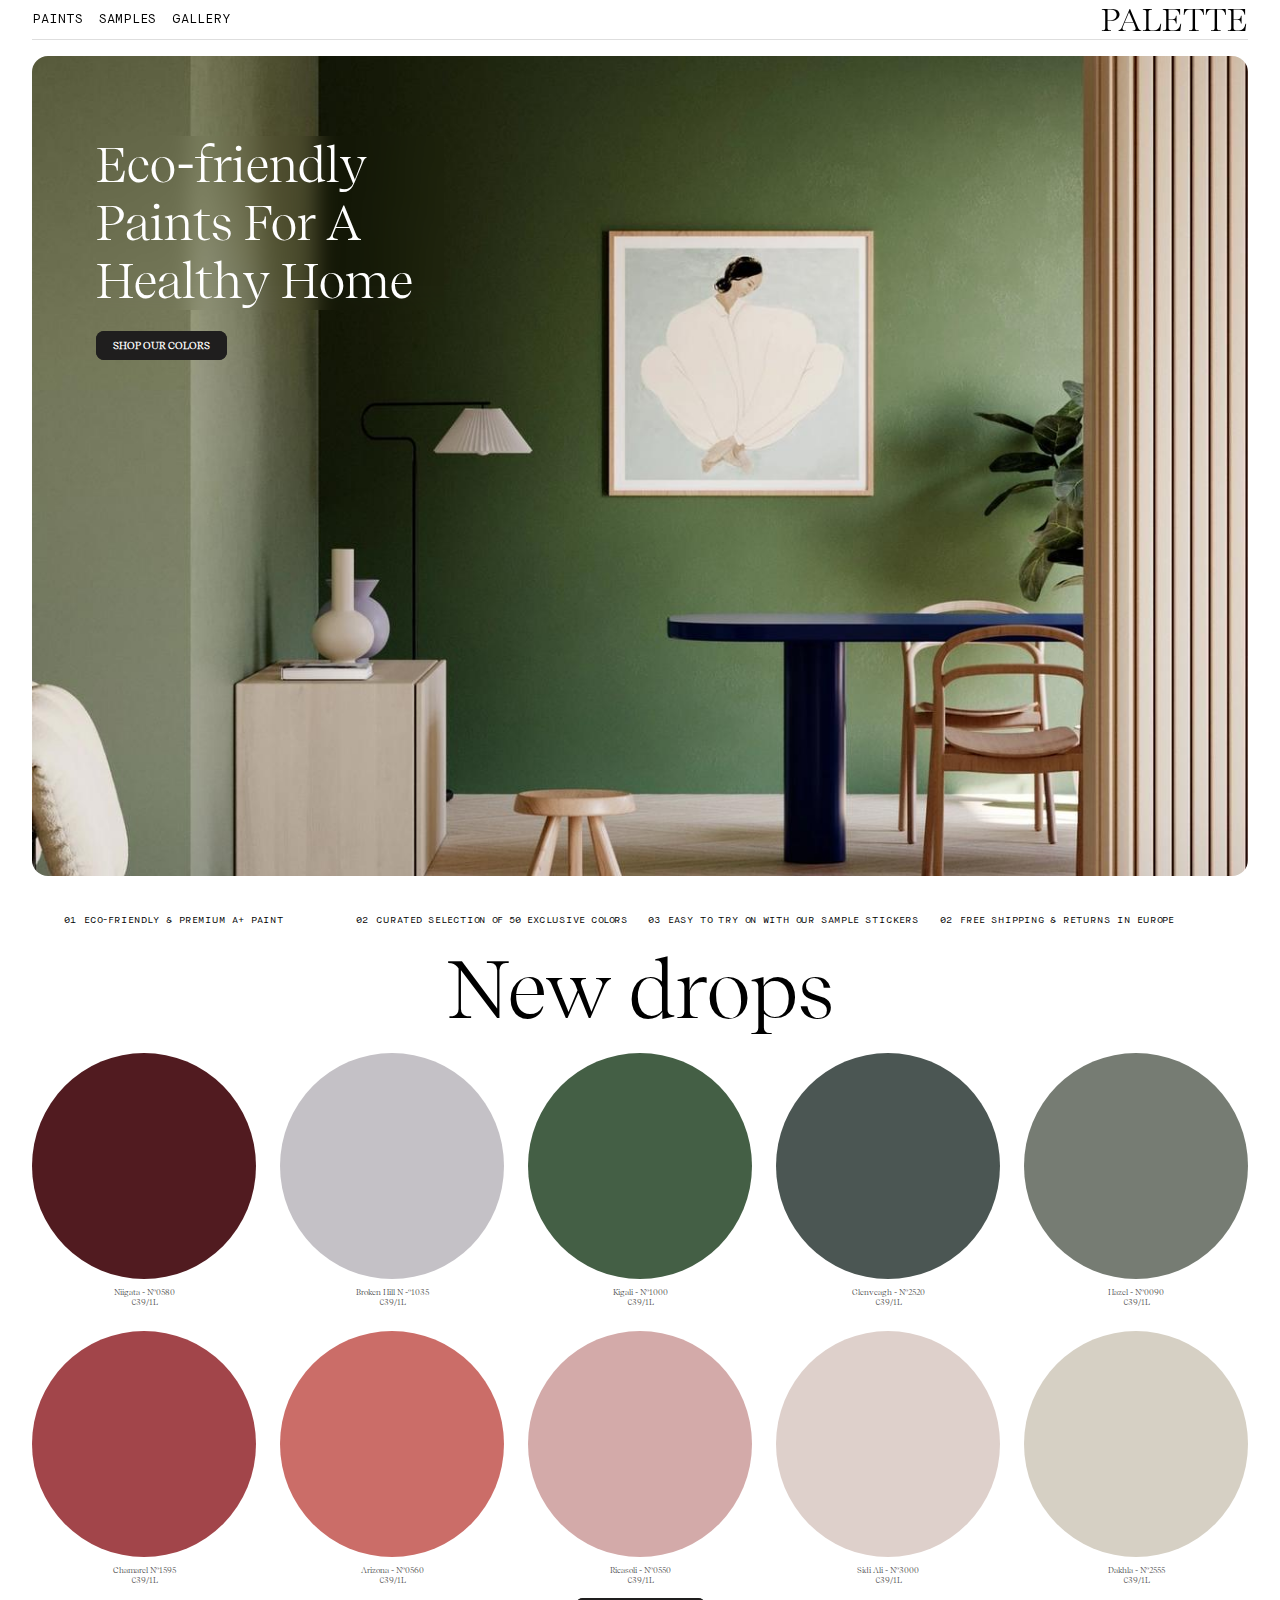
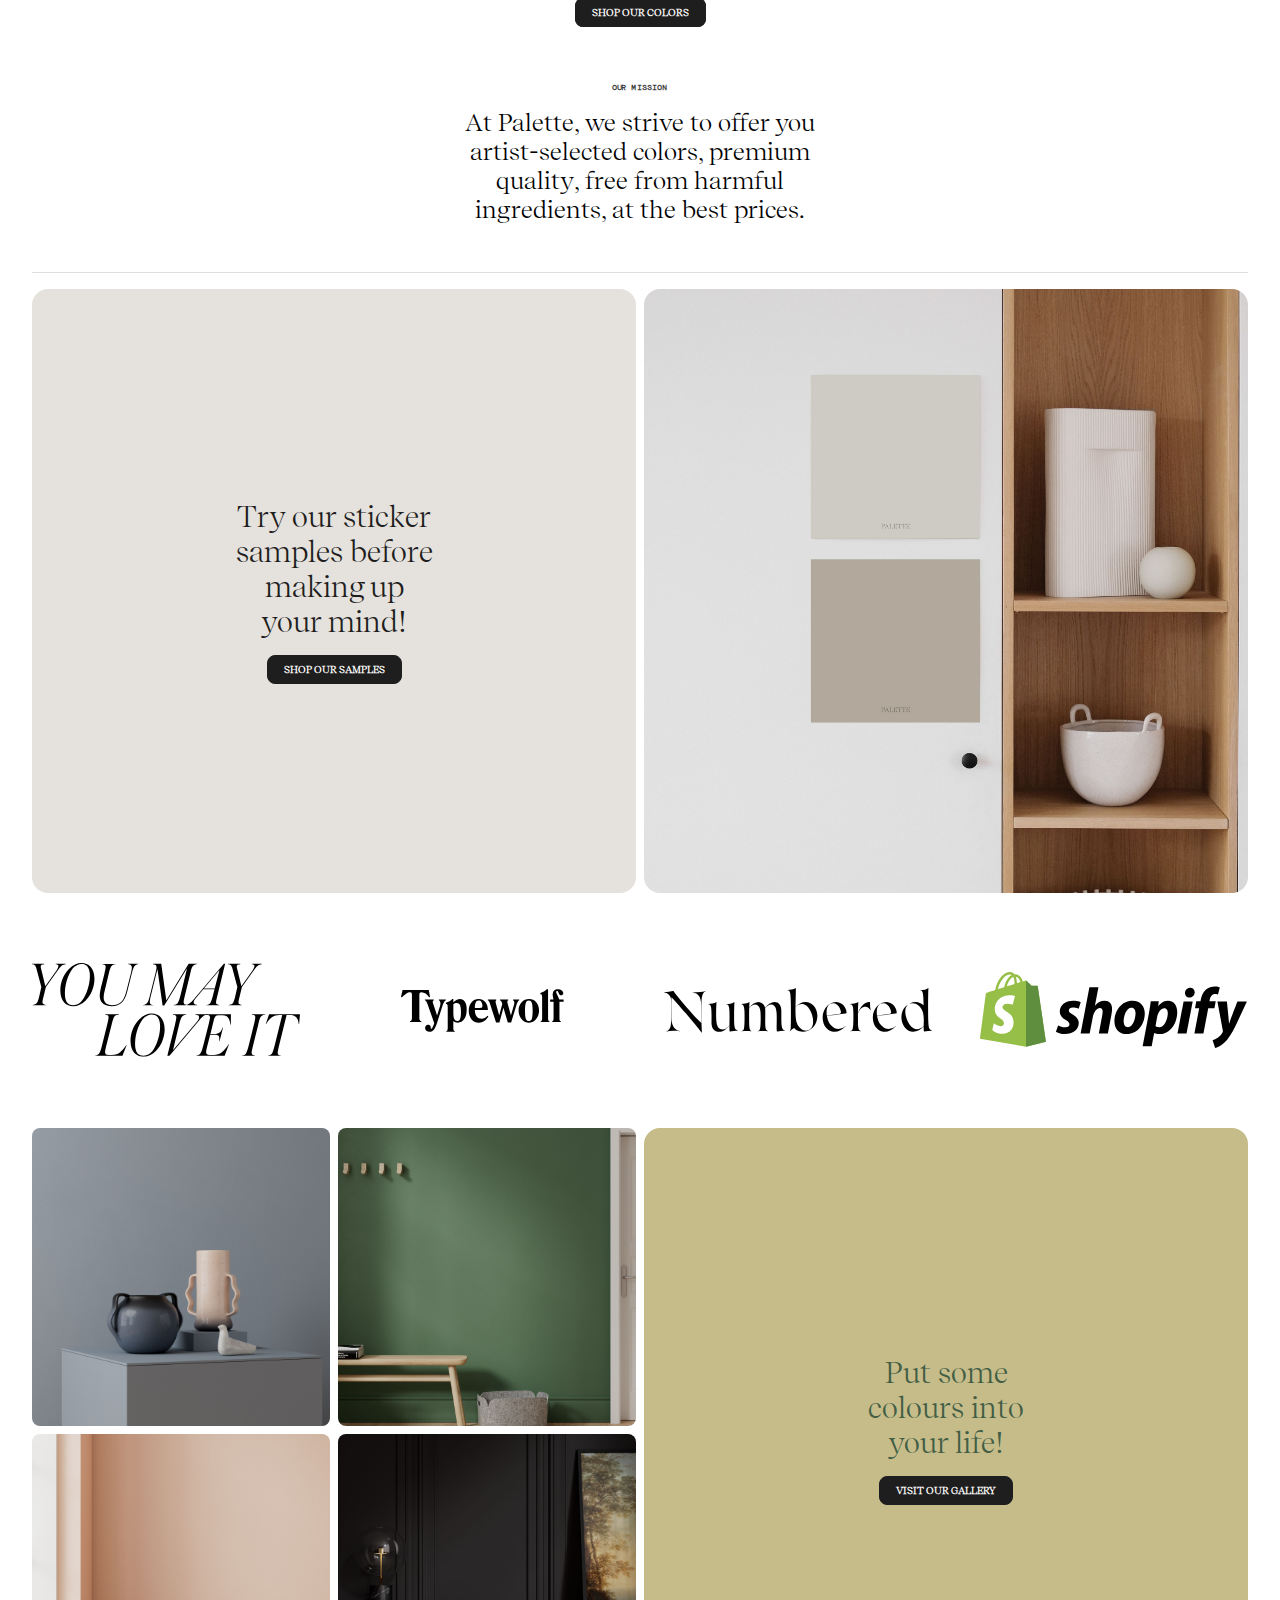
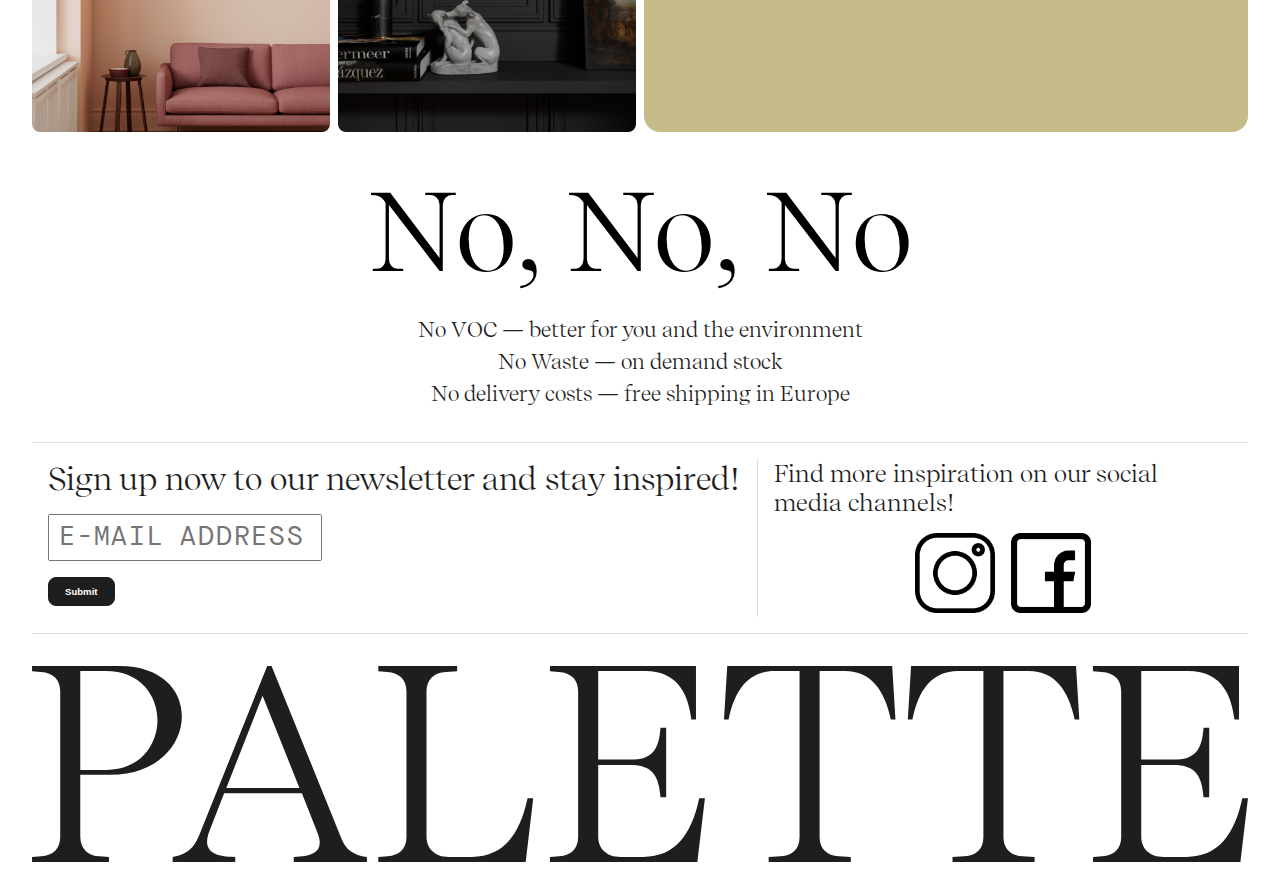
==== index.html @ 14dbb13e "added the newsletter form and social media links" ====
<!DOCTYPE html>
<html lang="en">
	<head>
		<meta charset="UTF-8" />
		<meta http-equiv="X-UA-Compatible" content="IE=edge" />
		<meta name="viewport" content="width=device-width, initial-scale=1.0" />
		<title>Palette</title>
		<link rel="stylesheet" href="style.css" />
		<link
			rel="shortcut icon"
			href="/images/paints/chamarel.png"
			type="image/x-icon"
		/>
	</head>
	<body>
		<header class="header">
			<nav class="nav-bar">
				<ul class="nav-bar-list">
					<li class="nav-bar-item">
						<a href="#" class="nav-bar-link">PAINTS</a>
					</li>
					<li class="nav-bar-item">
						<a href="#" class="nav-bar-link">SAMPLES</a>
					</li>
					<li class="nav-bar-item">
						<a href="#" class="nav-bar-link">GALLERY</a>
					</li>
				</ul>
			</nav>
			<a href="#" class="logo-link"><h1 class="logo">PALETTE</h1></a>
		</header>
		<section class="background">
			<h2 class="background-headline">
				Eco-friendly Paints For A Healthy Home
			</h2>
			<a class="background-link cta" href="#">SHOP OUR COLORS</a>
		</section>
		<section class="reasons">
			<div class="reason">
				<span class="reason-number">01</span>
				<span class="reason-info"> ECO-FRIENDLY & PREMIUM A+ PAINT </span>
			</div>
			<div class="reason">
				<span class="reason-number">02</span>
				<span class="reason-info">
					CURATED SELECTION OF 50 EXCLUSIVE COLORS
				</span>
			</div>
			<div class="reason">
				<span class="reason-number">03</span>
				<span class="reason-info">
					EASY TO TRY ON WITH OUR SAMPLE STICKERS
				</span>
			</div>
			<div class="reason">
				<span class="reason-number">02</span>
				<span class="reason-info"> FREE SHIPPING & RETURNS IN EUROPE </span>
			</div>
		</section>
		<section class="paints">
			<h2 class="paints-title">New drops</h2>
			<main class="paints-content">
				<ul class="paints-list">
					<li class="paint">
						<a href="#" class="paint-link">
							<div class="paint-circle niigata">
								<img src="/images/paints/niigata.jpeg" alt="niigata paint" />
							</div>
							<div class="paint-info">Niigata - N°0580</div>
							<div class="paint-price">€39/1L</div>
						</a>
					</li>
					<li class="paint">
						<a href="#" class="paint-link">
							<div class="paint-circle broken-hill">
								<img
									src="/images/paints/broken-hill.png"
									alt="broken hill paint"
								/>
							</div>
							<div class="paint-info">Broken Hill N -°1035</div>
							<div class="paint-price">€39/1L</div>
						</a>
					</li>
					<li class="paint">
						<a href="#" class="paint-link">
							<div class="paint-circle kigali">
								<img src="/images/paints/kigali.png" alt="kigali paint" />
							</div>
							<div class="paint-info">Kigali - N°1000</div>
							<div class="paint-price">€39/1L</div>
						</a>
					</li>
					<li class="paint">
						<a href="#" class="paint-link">
							<div class="paint-circle glenveagh">
								<img src="/images/paints/glenveagh.png" alt="glenveagh paint" />
							</div>
							<div class="paint-info">Glenveagh - N°2520</div>
							<div class="paint-price">€39/1L</div>
						</a>
					</li>
					<li class="paint">
						<a href="#" class="paint-link">
							<div class="paint-circle hazel">
								<img src="/images/paints/hazel.png" alt="hazel paint" />
							</div>
							<div class="paint-info">Hazel - N°0090</div>
							<div class="paint-price">€39/1L</div>
						</a>
					</li>
					<li class="paint">
						<a href="#" class="paint-link">
							<div class="paint-circle chamarel">
								<img src="/images/paints/chamarel.png" alt="chamarel paint" />
							</div>
							<div class="paint-info">Chamarel N°1595</div>
							<div class="paint-price">€39/1L</div>
						</a>
					</li>
					<li class="paint">
						<a href="#" class="paint-link">
							<div class="paint-circle arizona">
								<img src="/images/paints/arizona.png" alt="arizona paint" />
							</div>
							<div class="paint-info">Arizona - N°0560</div>
							<div class="paint-price">€39/1L</div>
						</a>
					</li>
					<li class="paint">
						<a href="#" class="paint-link">
							<div class="paint-circle ricasoli">
								<img src="/images/paints/ricasoli.png" alt="ricasoli paint" />
							</div>
							<div class="paint-info">Ricasoli - N°0550</div>
							<div class="paint-price">€39/1L</div>
						</a>
					</li>
					<li class="paint">
						<a href="#" class="paint-link">
							<div class="paint-circle sidi-ali">
								<img src="/images/paints/sidi-ali.png" alt="sidi ali paint" />
							</div>
							<div class="paint-info">Sidi Ali - N°3000</div>
							<div class="paint-price">€39/1L</div>
						</a>
					</li>
					<li class="paint">
						<a href="#" class="paint-link">
							<div class="paint-circle dakhla">
								<img src="/images/paints/dakhla.png" alt="" />
							</div>
							<div class="paint-info">Dakhla - N°2555</div>
							<div class="paint-price">€39/1L</div>
						</a>
					</li>
				</ul>
				<div class="paints-link">
					<a class="cta" href="#">SHOP OUR COLORS</a>
				</div>
			</main>
		</section>
		<section class="mission">
			<h3 class="mission-title">OUR MISSION</h3>
			<h4 class="mission-description">
				At Palette, we strive to offer you artist-selected colors, premium
				quality, free from harmful ingredients, at the best prices.
			</h4>
		</section>
		<section class="samples">
			<div class="samples-headline">
				<h4 class="samples-headline-content">
					Try our sticker samples before making up your mind!
				</h4>
				<a class="samples-link cta" href="#">SHOP OUR SAMPLES</a>
			</div>
			<div class="samples-image"></div>
		</section>
		<section class="partners">
			<img
				class="partner"
				src="/images/you-may-love-it.svg"
				alt="you may love it icon"
			/>
			<img class="partner" src="/images/typewolf.svg" alt="typewolf icon" />
			<img class="partner" src="/images/numbered.svg" alt="numbered icon" />
			<img class="partner" src="/images/shopify.svg" alt="shopify icon" />
		</section>
		<section class="examples">
			<div class="examples-pictures">
				<div class="example"></div>
				<div class="example"></div>
				<div class="example"></div>
				<div class="example"></div>
			</div>
			<div class="examples-headline">
				<h4 class="examples-headline-content">
					Put some colours into your life!
				</h4>
				<a class="examples-link cta" href="#">VISIT OUR GALLERY</a>
			</div>
		</section>
		<section class="no">
			<h2 class="no-title">No, No, No</h2>
			<h3 class="no-description">
				No VOC — better for you and the environment
			</h3>
			<h3 class="no-description">No Waste — on demand stock</h3>
			<h3 class="no-description">
				No delivery costs — free shipping in Europe
			</h3>
		</section>
		<section class="newsletter-and-social">
			<div class="newsletter">
				<form class="newsletter-form">
					<label>
						<h4 class="newsletter-headline">
							Sign up now to our newsletter and stay inspired!
						</h4>
						<input
							type="email"
							placeholder="E-MAIL ADDRESS"
							class="newsletter-input"
							size="14"
						/>
						<button type="Submit" class="newsletter-button cta">Submit</button>
					</label>
				</form>
			</div>
			<div class="social">
				<h4 class="social-headline">
					Find more inspiration on our social media channels!
				</h4>
				<nav class="social-nav">
					<ul class="social-nav-list">
						<li class="social-nav-item">
							<a href="https://www.instagram.com/palette.eco/" target="_blank">
								<img class="social-nav-logo" src="/images/instagram.png" />
							</a>
						</li>
						<li class="social-nav-item">
							<a href="https://www.facebook.com/palette.eco/" target="_blank">
								<img class="social-nav-logo" src="/images/facebook.png" />
							</a>
						</li>
					</ul>
				</nav>
			</div>
		</section>
		<footer class="footer">
			<svg
				title="Palette"
				width="100%"
				viewBox="0 0 1320 213"
				fill="none"
				xmlns="http://www.w3.org/2000/svg"
			>
				<path
					d="M9.70374 6.39001C22.9361 7.30285 30.5815 14.6057 30.5815 27.3857V185.614C30.5815 198.394 22.9361 205.697 9.99779 206.61L0 207.219V213H83.511V207.219L73.2191 206.61C60.2808 206.001 52.3414 197.786 52.3414 184.701V118.063H84.9812C135.558 118.063 162.611 85.8086 162.611 54.4671C162.611 25.8643 139.969 0 94.979 0H0V5.78143L9.70374 6.39001ZM79.9823 5.47714C116.739 5.47714 136.146 31.3414 136.146 58.7271C136.146 85.8086 117.327 112.89 80.5704 112.89H52.3414V5.47714H79.9823Z"
					fill="#1F1E1E"
				></path>
				<path
					d="M181.784 182.876C176.491 195.96 170.022 204.176 152.673 207.219V213H220.599V207.219C200.604 207.219 190.018 202.35 190.018 190.787C190.018 187.44 190.9 183.484 192.664 178.92L208.543 138.146H292.936L309.991 181.354C311.461 185.31 312.344 188.961 312.344 192.004C312.344 202.35 303.228 207.219 284.115 207.219V213H363.509V207.219C348.806 205.697 340.573 199.003 336.162 188.049L260.002 0H255.297L181.784 182.876ZM210.895 132.364L250.299 32.2543L290.29 132.364H210.895Z"
					fill="#1F1E1E"
				></path>
				<path
					d="M385.597 6.39001C398.83 7.30285 406.475 14.6057 406.475 27.3857V185.614C406.475 198.394 398.83 205.697 385.891 206.61L375.893 207.219V213H535.858L544.092 143.623H537.916C529.389 183.789 511.158 207.219 477.342 207.219H452.347C437.645 207.219 428.235 198.394 428.235 185.006V27.3857C428.235 14.6057 436.174 6.99857 449.407 6.39001L461.463 5.78143V0H375.893V5.78143L385.597 6.39001Z"
					fill="#1F1E1E"
				></path>
				<path
					d="M571.965 6.39001C585.197 7.30285 592.842 14.6057 592.842 27.3857V185.614C592.842 198.394 585.197 205.697 572.259 206.61L562.261 207.219V213H722.225L730.459 143.623H724.284C715.756 183.789 697.525 207.219 663.709 207.219H638.715C624.012 207.219 614.602 198.394 614.602 185.006V107.413H649.594C672.825 107.413 680.47 118.367 682.234 142.406H688.409V66.9429H682.234C680.47 91.59 672.825 101.631 649.594 101.631H614.602V5.47714H666.061C697.819 5.47714 711.934 26.4729 715.756 58.1186H720.755V0H562.261V5.78143L571.965 6.39001Z"
					fill="#1F1E1E"
				></path>
				<path
					d="M751.178 58.1186H756.177C762.646 26.4729 777.055 5.47714 805.872 5.47714H833.219V185.614C833.219 198.394 825.573 206.001 812.635 206.61L799.697 207.219V213H888.795V207.219L875.857 206.61C862.918 206.001 854.979 198.394 854.979 185.614V5.47714H882.62C910.555 5.47714 925.551 26.1686 932.315 58.1186H937.314L933.785 0H754.707L751.178 58.1186Z"
					fill="#1F1E1E"
				></path>
				<path
					d="M950.755 58.1186H955.754C962.223 26.4729 976.632 5.47714 1005.45 5.47714H1032.8V185.614C1032.8 198.394 1025.15 206.001 1012.21 206.61L999.274 207.219V213H1088.37V207.219L1075.43 206.61C1062.49 206.001 1054.56 198.394 1054.56 185.614V5.47714H1082.2C1110.13 5.47714 1125.13 26.1686 1131.89 58.1186H1136.89L1133.36 0H954.284L950.755 58.1186Z"
					fill="#1F1E1E"
				></path>
				<path
					d="M1161.51 6.39001C1174.74 7.30285 1182.38 14.6057 1182.38 27.3857V185.614C1182.38 198.394 1174.74 205.697 1161.8 206.61L1151.8 207.219V213H1311.77L1320 143.623H1313.82C1305.3 183.789 1287.07 207.219 1253.25 207.219H1228.26C1213.55 207.219 1204.14 198.394 1204.14 185.006V107.413H1239.14C1262.37 107.413 1270.01 118.367 1271.78 142.406H1277.95V66.9429H1271.78C1270.01 91.59 1262.37 101.631 1239.14 101.631H1204.14V5.47714H1255.6C1287.36 5.47714 1301.47 26.4729 1305.3 58.1186H1310.3V0H1151.8V5.78143L1161.51 6.39001Z"
					fill="#1F1E1E"
				></path>
			</svg>
		</footer>
	</body>
</html>
---- style.css ----
@font-face {
	font-family: "Recife Display";
	src: url(/fonts/RecifeDisplay-Book.woff2);
}

@font-face {
	font-family: "Maison Neue";
	src: url(/fonts/MaisonNeue-Mono.woff2);
}
* {
	margin: 0;
	padding: 0;
	box-sizing: border-box;
	/* border: 1px solid black; */
}

body {
	font-family: "Recife Display", serif;
	margin: 0 2rem;
}

img {
	width: 100%;
}

a {
	text-decoration: none;
}

.cta {
	color: white;
	background-color: rgb(31, 30, 30);
	border: 1px solid rgb(31, 30, 30);
	font-size: 0.6rem;
	padding: 0.5rem 1rem;
	border-radius: 0.5rem;
	font-weight: 900;
}

.cta:hover,
.cta:active {
	color: rgb(31, 30, 30);
	background-color: white;
}

.header {
	display: grid;
	grid-auto-flow: column;
	justify-content: space-between;
	align-items: center;
	margin-bottom: 1rem;
	border-bottom: 1px solid rgba(92, 92, 92, 0.2);
	position: sticky;
	top: 0;
	background-color: rgba(255, 255, 255, 0.95);
	z-index: 100;
}

.header .nav-bar {
	font-family: "Maison Neue", sans-serif;
}

.header .nav-bar-list {
	list-style-type: none;
	display: grid;
	grid-auto-flow: column;
	gap: 1rem;
	font-size: 0.8rem;
}

.header .nav-bar-link,
.header .logo-link {
	color: black;
}
.header .logo {
	font-size: 2rem;
	font-weight: 400;
}

.background {
	background-image: url(/images/index-background.jpeg);
	height: calc(100vh - 5rem);
	background-position: center;
	background-size: cover;
	background-repeat: no-repeat;
	border-radius: 1rem;
	margin-bottom: 2.5rem;
	padding: 5rem 4rem;
}

.background .background-headline {
	color: white;
	width: 12ch;
	font-size: 3rem;
	font-weight: 500;
	margin-bottom: 1.5rem;
	backdrop-filter: blur(10px);
}

.reasons {
	font-family: "Maison Neue", sans-serif;
	display: grid;
	grid-template-columns: repeat(4, 1fr);
	padding: 0 2rem;
	gap: 1rem;
	margin-bottom: 1rem;
}
.reason {
	display: grid;
	grid-template-columns: auto 1fr;
	gap: 0.5rem;
	font-size: 0.6rem;
}

.paints {
	margin-bottom: 4rem;
}

.paints .paints-title {
	text-align: center;
	font-size: 5rem;
	font-weight: 500;
	margin-bottom: 1rem;
}

.paints .paints-list {
	list-style-type: none;
	display: grid;
	grid-template-columns: repeat(5, 1fr);
	gap: 1.5rem;
	margin-bottom: 1rem;
}

.paints .paints-link {
	text-align: center;
}

.paints .paint-link {
	color: rgb(60, 60, 60);
	font-size: 0.5rem;
	text-align: center;
}
.paint .paint-circle {
	aspect-ratio: 1/1;
	border-radius: 50%;
}

.paint .paint-circle.niigata {
	background-color: rgb(81, 27, 32);
}
.paint .paint-circle.broken-hill {
	background-color: rgb(196, 193, 198);
}
.paint .paint-circle.kigali {
	background-color: rgb(68, 95, 69);
}
.paint .paint-circle.glenveagh {
	background-color: rgb(75, 86, 83);
}
.paint .paint-circle.hazel {
	background-color: rgb(118, 124, 115);
}

.paint .paint-circle.chamarel {
	background-color: rgb(162, 69, 74);
}
.paint .paint-circle.arizona {
	background-color: rgb(203, 109, 104);
}
.paint .paint-circle.ricasoli {
	background-color: rgb(211, 170, 169);
}
.paint .paint-circle.sidi-ali {
	background-color: rgb(222, 208, 203);
}
.paint .paint-circle.dakhla {
	background-color: rgb(214, 208, 196);
}
.paint .paint-info {
	margin-top: 0.5rem;
}
.paint .paint-circle img {
	border-radius: 50%;
	opacity: 0%;
	transition: opacity 0.5s;
}
.paint:hover .paint-circle img,
.paint:active .paint-circle img {
	opacity: 100%;
}

.mission {
	display: grid;
	justify-items: center;
	gap: 1rem;
	border-bottom: 1px solid rgba(92, 92, 92, 0.2);
	padding-bottom: 3rem;
	margin-bottom: 1rem;
}
.mission .mission-title {
	color: rgb(60, 60, 60);
	font-family: "Maison Neue", sans-serif;
	font-size: 0.5rem;
}
.mission .mission-description {
	max-width: 30ch;
	text-align: center;
	font-size: 1.5rem;
	font-weight: 400;
}

.samples,
.examples {
	display: grid;
	grid-template-columns: 1fr 1fr;
	gap: 0.5rem;
	margin-bottom: 2rem;
}

.samples .samples-headline {
	display: grid;
	justify-items: center;
	gap: 1rem;
	aspect-ratio: 1/1;
	background-color: rgb(229, 226, 221);
	border-radius: 1rem;
}

.samples .samples-headline-content {
	align-self: flex-end;
	max-width: 12ch;
	text-align: center;
	color: #1f1e1e;
	font-size: 1.8rem;
	font-weight: 400;
}
.samples .samples-link {
	align-self: baseline;
}
.samples .samples-image {
	background-image: url(/images/index-samples-image.jpeg);
	background-position: center;
	background-size: cover;
	background-repeat: no-repeat;
	border-radius: 1rem;
}

.partners {
	display: grid;
	grid-template-columns: repeat(4, 1fr);
	align-items: center;
	gap: 3rem;
	margin-bottom: 2rem;
}

.examples .examples-pictures {
	display: grid;
	grid-template-columns: 1fr 1fr;
	gap: 0.5rem;
}

.example {
	aspect-ratio: 1/1;
	border-radius: 0.5rem;
	background-position: center;
	background-size: cover;
	background-repeat: no-repeat;
}
.example:nth-child(1) {
	background-image: url(/images/examples/example1.jpeg);
}
.example:nth-child(2) {
	background-image: url(/images/examples/example2.jpeg);
}
.example:nth-child(3) {
	background-image: url(/images/examples/example3.jpeg);
}
.example:nth-child(4) {
	background-image: url(/images/examples/example4.jpeg);
}

.examples .examples-headline {
	display: grid;
	gap: 1rem;
	justify-items: center;
	background-color: #c6bc8a;
	border-radius: 1rem;
}

.examples .examples-headline-content {
	align-self: flex-end;
	max-width: 12ch;
	color: #425e44;
	font-weight: 400;
	font-size: 1.8rem;
	text-align: center;
}
.examples .examples-link {
	align-self: baseline;
}

.no {
	margin-bottom: 2rem;
}
.no .no-title {
	text-align: center;
	font-size: 7rem;
	font-weight: 500;
	margin-bottom: 1rem;
}

.no .no-description {
	text-align: center;
	font-size: 1.3rem;
	color: rgb(31, 30, 30);
	font-weight: 400;
	line-height: 2rem;
}

.newsletter-and-social {
	display: grid;
	padding: 1rem;
	grid-template-columns: 3fr 2fr;
	border-top: 1px solid rgba(92, 92, 92, 0.2);
	border-bottom: 1px solid rgba(92, 92, 92, 0.2);
	margin-bottom: 2rem;
}

.newsletter {
	border-right: 1px solid rgba(92, 92, 92, 0.2);
}
.social {
	padding-left: 1rem;
}

.newsletter .newsletter-headline {
	color: rgb(31, 30, 30);
	font-size: 2rem;
	font-weight: 400;
	margin-bottom: 1rem;
}
.newsletter .newsletter-input {
	font-family: "Maison Neue", sans-serif;
	padding: 0.5rem;
	font-size: 1.7rem;
	display: block;
	margin-bottom: 1rem;
}

.social .social-headline {
	color: rgb(31, 30, 30);
	font-size: 1.5rem;
	font-weight: 400;
	margin-bottom: 1rem;
}

.social .social-nav-list {
	list-style-type: none;
	display: grid;
	justify-content: center;
	grid-template-columns: 5rem 5rem;
	gap: 1rem;
}
.footer {
	margin-bottom: 1rem;
}
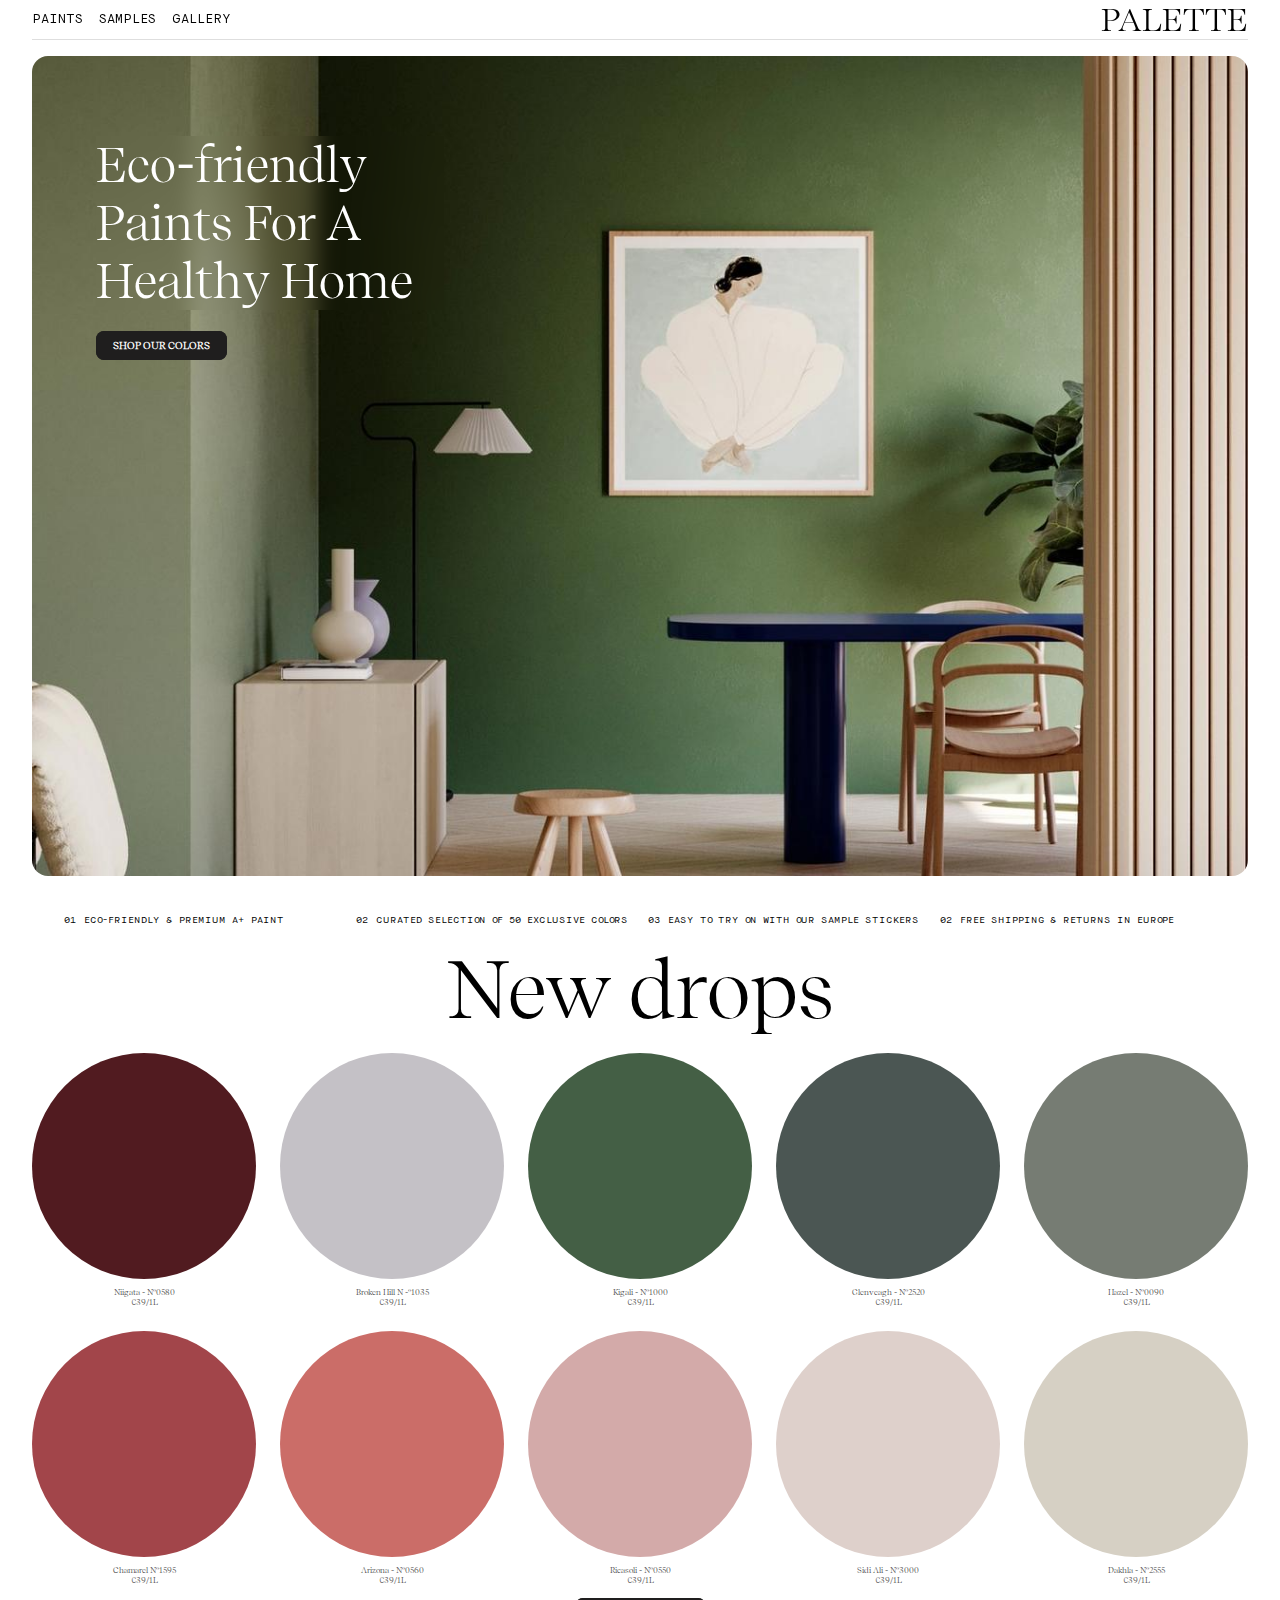
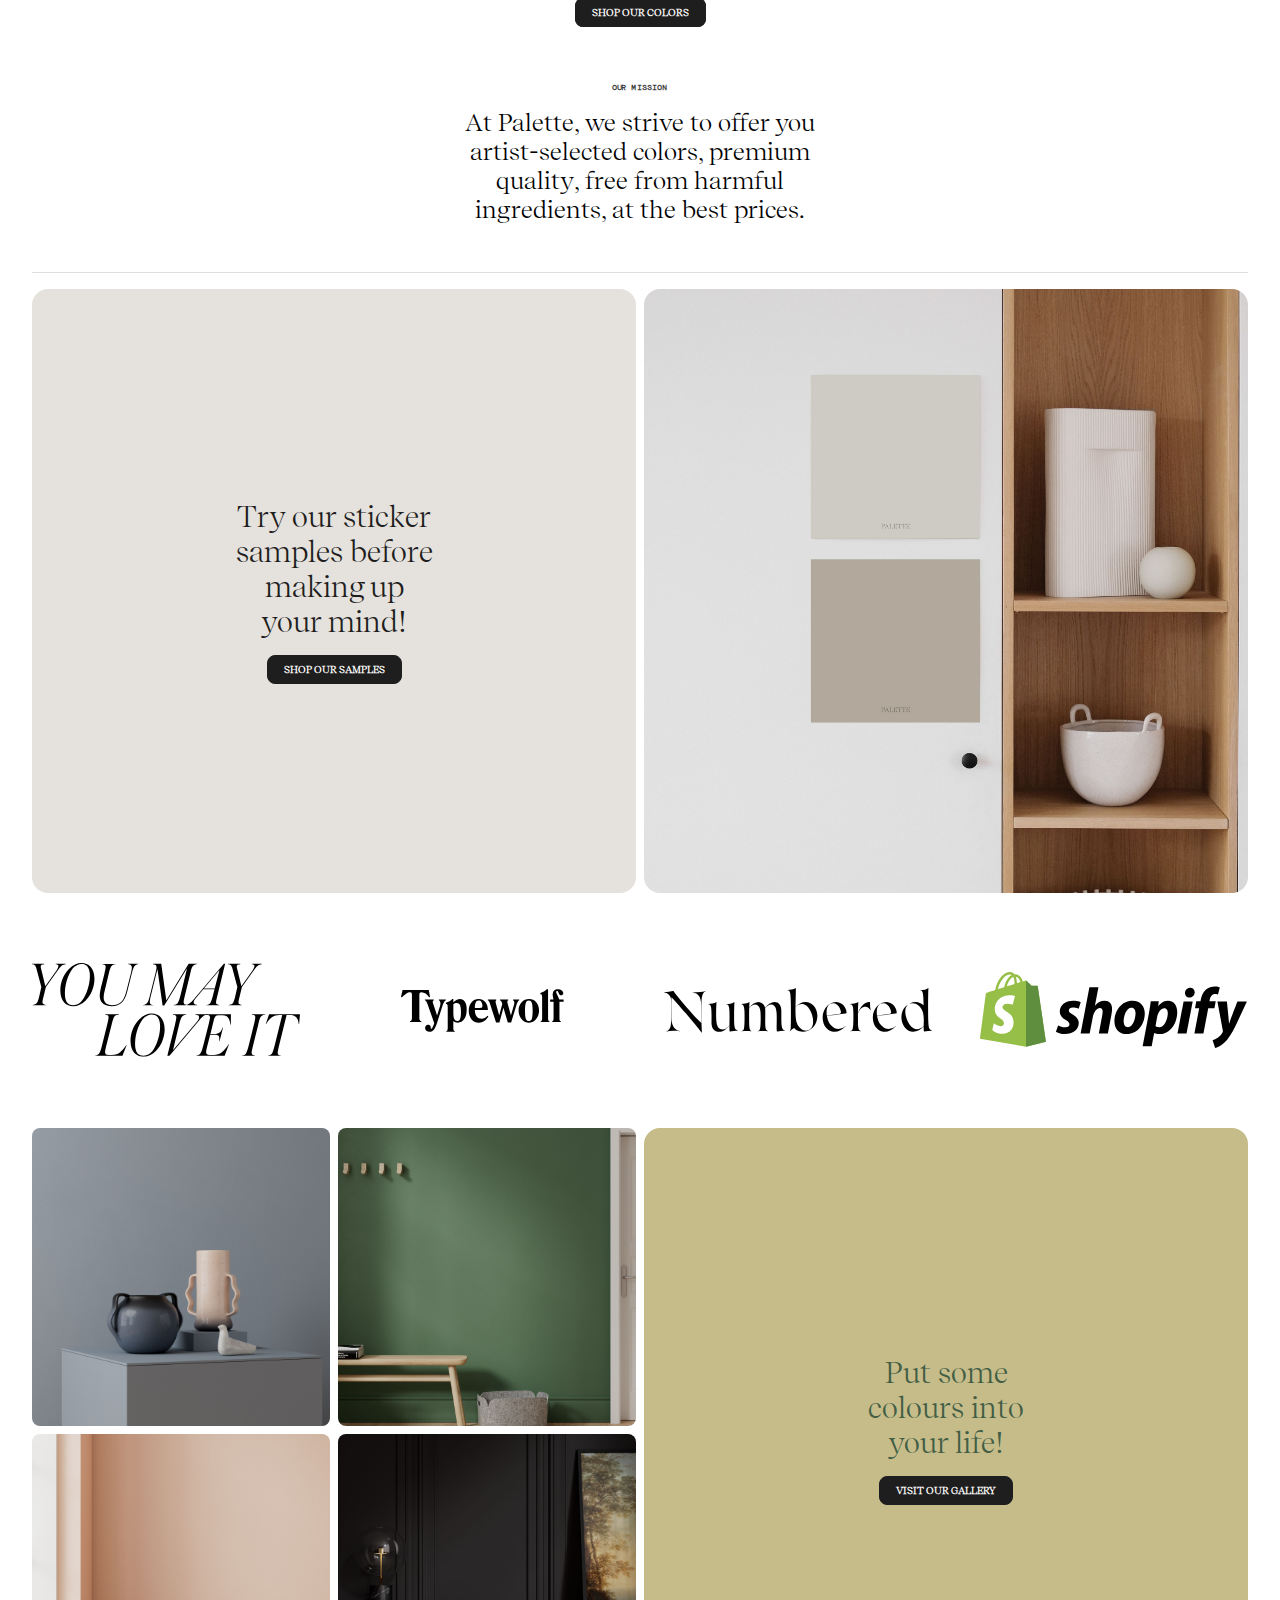
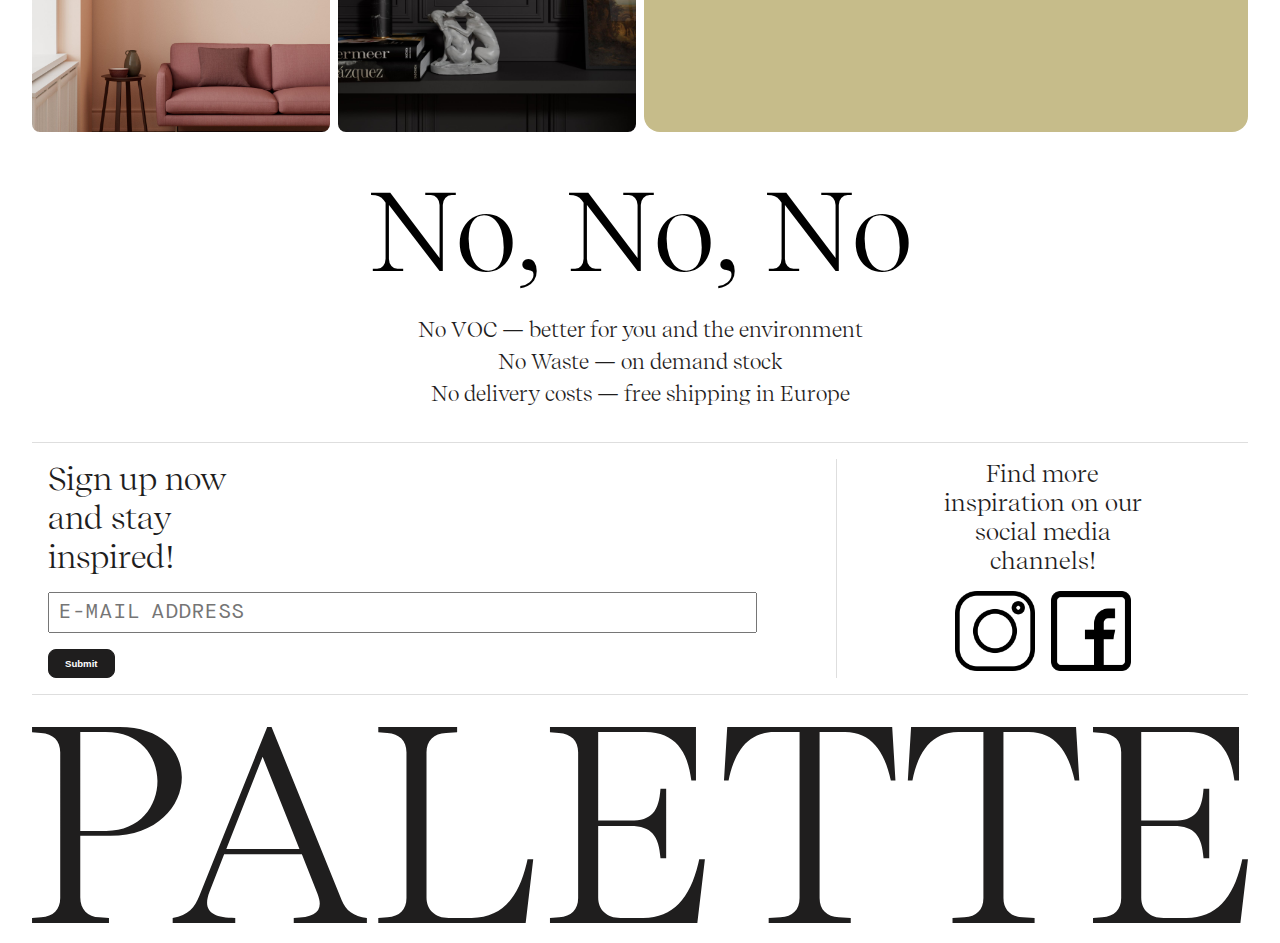
==== commit 3bda7339: "addedn the paints pag" ====
--- a/index.html
+++ b/index.html
@@ -17,7 +17,7 @@
 			<nav class="nav-bar">
 				<ul class="nav-bar-list">
 					<li class="nav-bar-item">
-						<a href="#" class="nav-bar-link">PAINTS</a>
+						<a href="/paints/paints.html" class="nav-bar-link">PAINTS</a>
 					</li>
 					<li class="nav-bar-item">
 						<a href="#" class="nav-bar-link">SAMPLES</a>
@@ -27,13 +27,15 @@
 					</li>
 				</ul>
 			</nav>
-			<a href="#" class="logo-link"><h1 class="logo">PALETTE</h1></a>
+			<a href="/index.html" class="logo-link"><h1 class="logo">PALETTE</h1></a>
 		</header>
 		<section class="background">
 			<h2 class="background-headline">
 				Eco-friendly Paints For A Healthy Home
 			</h2>
-			<a class="background-link cta" href="#">SHOP OUR COLORS</a>
+			<a class="background-link cta" href="/paints/paints.html"
+				>SHOP OUR COLORS</a
+			>
 		</section>
 		<section class="reasons">
 			<div class="reason">
@@ -148,7 +150,7 @@
 					<li class="paint">
 						<a href="#" class="paint-link">
 							<div class="paint-circle dakhla">
-								<img src="/images/paints/dakhla.png" alt="" />
+								<img src="/images/paints/dakhla.png" alt="dakhla paint" />
 							</div>
 							<div class="paint-info">Dakhla - N°2555</div>
 							<div class="paint-price">€39/1L</div>
@@ -214,9 +216,7 @@
 			<div class="newsletter">
 				<form class="newsletter-form">
 					<label>
-						<h4 class="newsletter-headline">
-							Sign up now to our newsletter and stay inspired!
-						</h4>
+						<h4 class="newsletter-headline">Sign up now and stay inspired!</h4>
 						<input
 							type="email"
 							placeholder="E-MAIL ADDRESS"
--- a/style.css
+++ b/style.css
@@ -320,7 +320,7 @@
 .newsletter-and-social {
 	display: grid;
 	padding: 1rem;
-	grid-template-columns: 3fr 2fr;
+	grid-template-columns: 2fr 1fr;
 	border-top: 1px solid rgba(92, 92, 92, 0.2);
 	border-bottom: 1px solid rgba(92, 92, 92, 0.2);
 	margin-bottom: 2rem;
@@ -331,9 +331,11 @@
 }
 .social {
 	padding-left: 1rem;
+	justify-self: center;
 }
 
 .newsletter .newsletter-headline {
+	width: 12ch;
 	color: rgb(31, 30, 30);
 	font-size: 2rem;
 	font-weight: 400;
@@ -341,13 +343,16 @@
 }
 .newsletter .newsletter-input {
 	font-family: "Maison Neue", sans-serif;
+	width: 90%;
 	padding: 0.5rem;
-	font-size: 1.7rem;
+	font-size: 1.3rem;
 	display: block;
 	margin-bottom: 1rem;
 }
 
 .social .social-headline {
+	text-align: center;
+	width: 15ch;
 	color: rgb(31, 30, 30);
 	font-size: 1.5rem;
 	font-weight: 400;
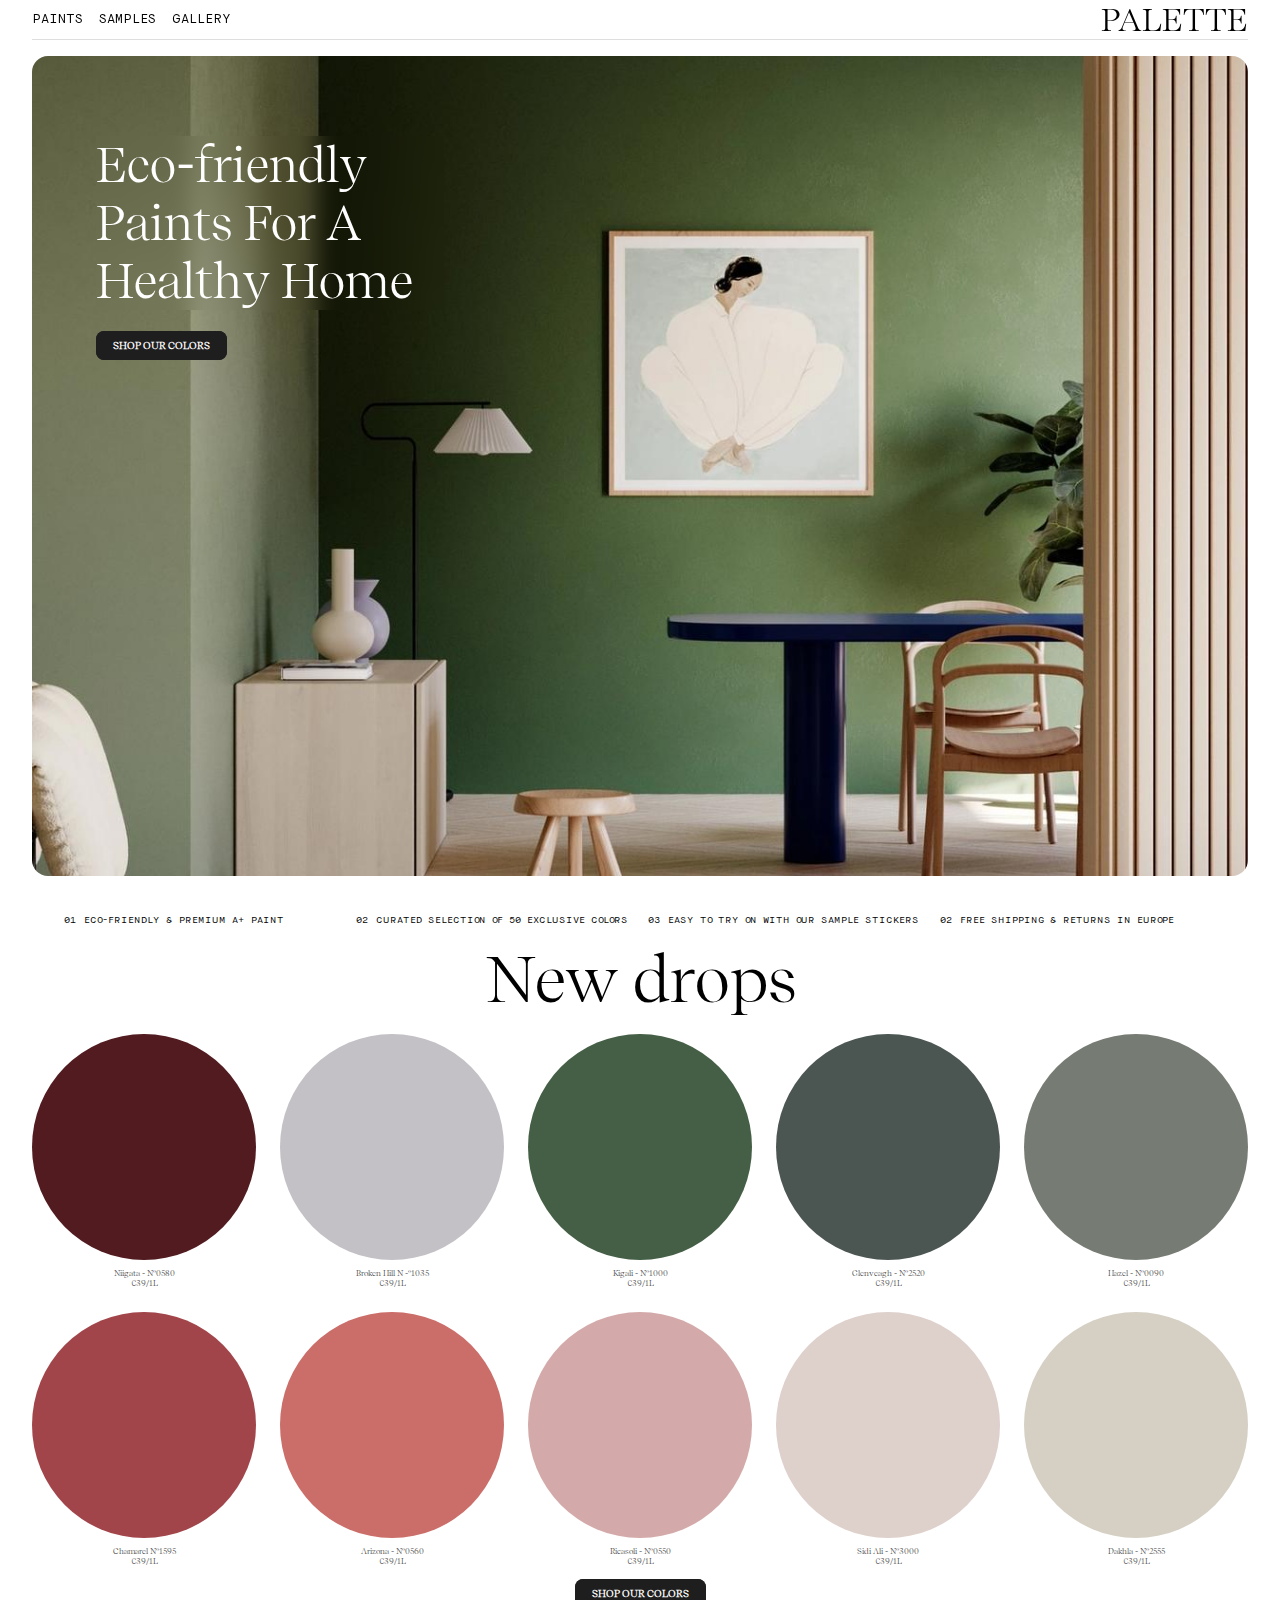
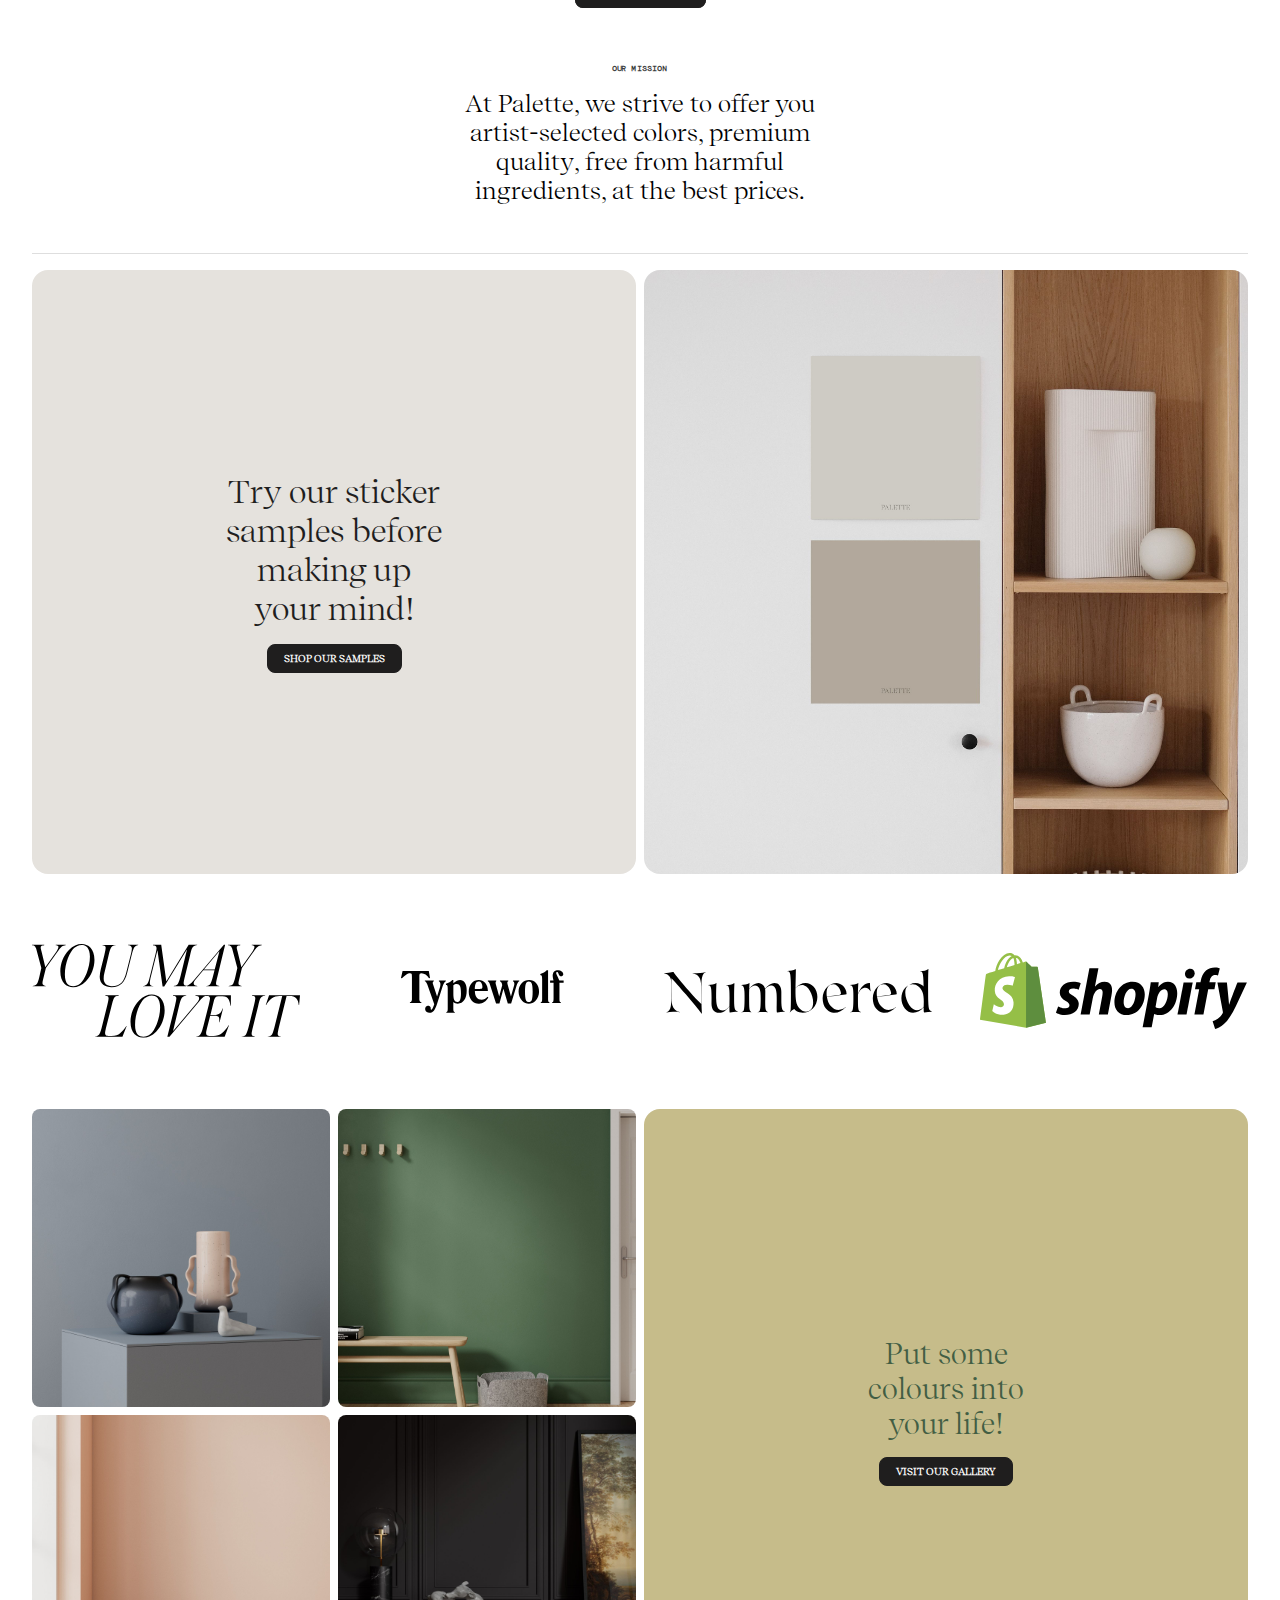
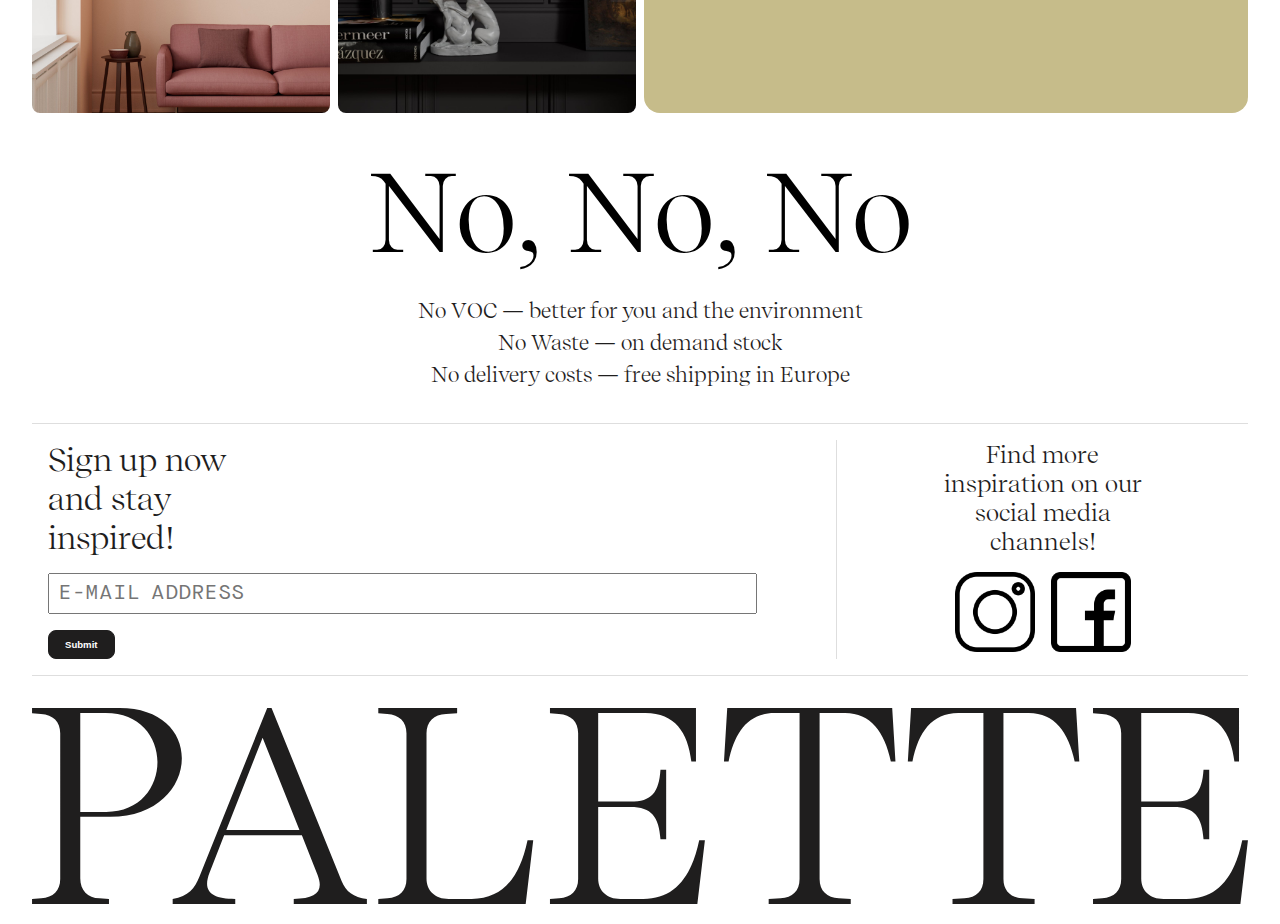
==== commit 680c72b3: "added flexibility to the landing page" ====
--- a/index.html
+++ b/index.html
@@ -14,6 +14,23 @@
 	</head>
 	<body>
 		<header class="header">
+			<button class="nav-activator">
+				<img src="/images/menu.svg" alt=" menu-icon" />
+					<nav class="mobile-nav">
+						<ul class="mobile-nav-list">
+							<li class="mobile-nav-item">
+								<a href="/paints/paints.html" class="mobile-nav-link">PAINTS</a>
+							</li>
+							<li class="mobile-nav-item">
+								<a href="#" class="mobile-nav-link">SAMPLES</a>
+							</li>
+							<li class="mobile-nav-item">
+								<a href="#" class="mobile-nav-link">GALLERY</a>
+							</li>
+						</ul>
+					</nav>
+				</div>
+			</button>
 			<nav class="nav-bar">
 				<ul class="nav-bar-list">
 					<li class="nav-bar-item">
--- a/style.css
+++ b/style.css
@@ -67,14 +67,44 @@
 	gap: 1rem;
 	font-size: 0.8rem;
 }
+.header .mobile-nav-list {
+	list-style-type: none;
+	font-size: 1.5rem;
+}
 
 .header .nav-bar-link,
-.header .logo-link {
+.header .logo-link,
+.header .mobile-nav-link {
 	color: black;
 }
 .header .logo {
 	font-size: 2rem;
 	font-weight: 400;
+}
+
+.header .nav-activator {
+	appearance: none;
+	background-color: transparent;
+	outline: none;
+	border: none;
+	display: none;
+}
+.header .mobile-nav {
+	position: fixed;
+	top: 0;
+	left: 0;
+	height: 100vh;
+	background-color: white;
+	padding: 1rem;
+	box-shadow: 0 0 10px 10px #0000007c;
+	transform: translateX(-500px);
+	transition: 1s;
+	visibility: hidden;
+	z-index: 10;
+}
+.header .nav-activator:focus .mobile-nav {
+	transform: translateX(0px);
+	visibility: visible;
 }
 
 .background {
@@ -118,7 +148,7 @@
 
 .paints .paints-title {
 	text-align: center;
-	font-size: 5rem;
+	font-size: 4rem;
 	font-weight: 500;
 	margin-bottom: 1rem;
 }
@@ -231,13 +261,14 @@
 	max-width: 12ch;
 	text-align: center;
 	color: #1f1e1e;
-	font-size: 1.8rem;
+	font-size: 2rem;
 	font-weight: 400;
 }
 .samples .samples-link {
 	align-self: baseline;
 }
 .samples .samples-image {
+	aspect-ratio: 1/1;
 	background-image: url(/images/index-samples-image.jpeg);
 	background-position: center;
 	background-size: cover;
@@ -280,6 +311,7 @@
 }
 
 .examples .examples-headline {
+	aspect-ratio: 1/1;
 	display: grid;
 	gap: 1rem;
 	justify-items: center;
@@ -369,3 +401,89 @@
 .footer {
 	margin-bottom: 1rem;
 }
+
+@media screen and (max-width: 900px) {
+	.header .nav-activator {
+		display: initial;
+	}
+	.header .nav-bar {
+		display: none;
+	}
+
+	.background {
+		padding: 0;
+		display: grid;
+		justify-items: center;
+	}
+	.background .background-headline {
+		font-size: 1.5rem;
+		align-self: end;
+	}
+	.background .background-link {
+		align-self: baseline;
+	}
+
+	.reasons {
+		grid-template-columns: initial;
+	}
+
+	.paints .paints-title {
+		font-size: 2rem;
+	}
+
+	.paints .paints-list {
+		grid-template-columns: 1fr 1fr;
+	}
+	.samples,
+	.examples {
+		grid-template-columns: 1fr;
+	}
+	.partners {
+		grid-template-columns: 1fr 1fr;
+	}
+	.no .no-title {
+		font-size: 3.5rem;
+	}
+	.newsletter-and-social {
+		grid-template-columns: 1fr;
+	}
+	.newsletter-and-social .newsletter {
+		border-right: none;
+		border-bottom: 1px solid rgba(92, 92, 92, 0.2);
+		padding-bottom: 1rem;
+	}
+	.newsletter .newsletter-headline {
+		font-size: 1.7rem;
+	}
+	.newsletter .newsletter-input {
+		font-size: 1rem;
+		width: 80%;
+	}
+	.newsletter-and-social .social {
+		padding-left: 0;
+	}
+	.social .social-headline {
+		font-size: 1.2rem;
+	}
+}
+
+@media screen and (max-width: 460px) {
+	body {
+		margin: 0 1rem;
+	}
+	.samples .samples-headline-content,
+	.examples .examples-headline-content {
+		font-size: 1.5rem;
+	}
+	.no .no-title {
+		font-size: 2rem;
+	}
+
+	.no .no-description {
+		font-size: 0.8rem;
+		line-height: 1.1rem;
+	}
+	.newsletter .newsletter-input {
+		font-size: 0.9rem;
+	}
+}
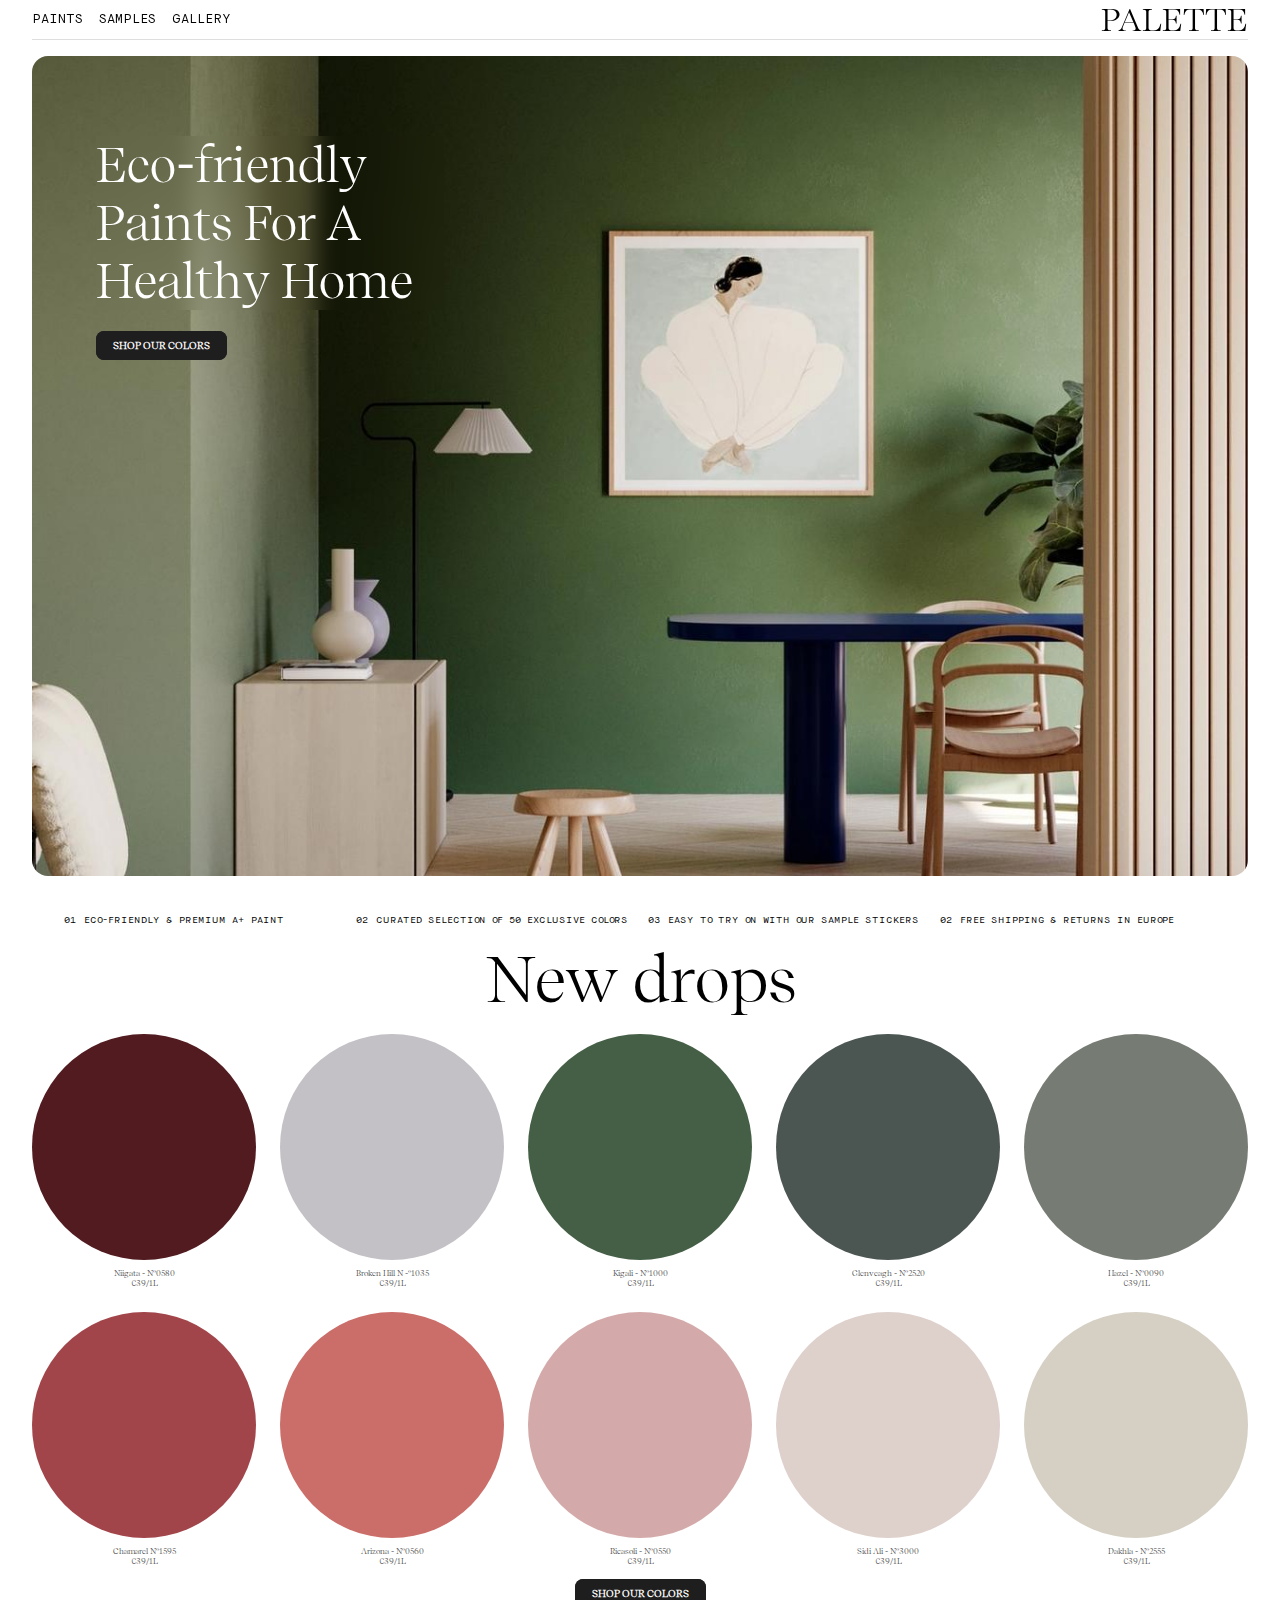
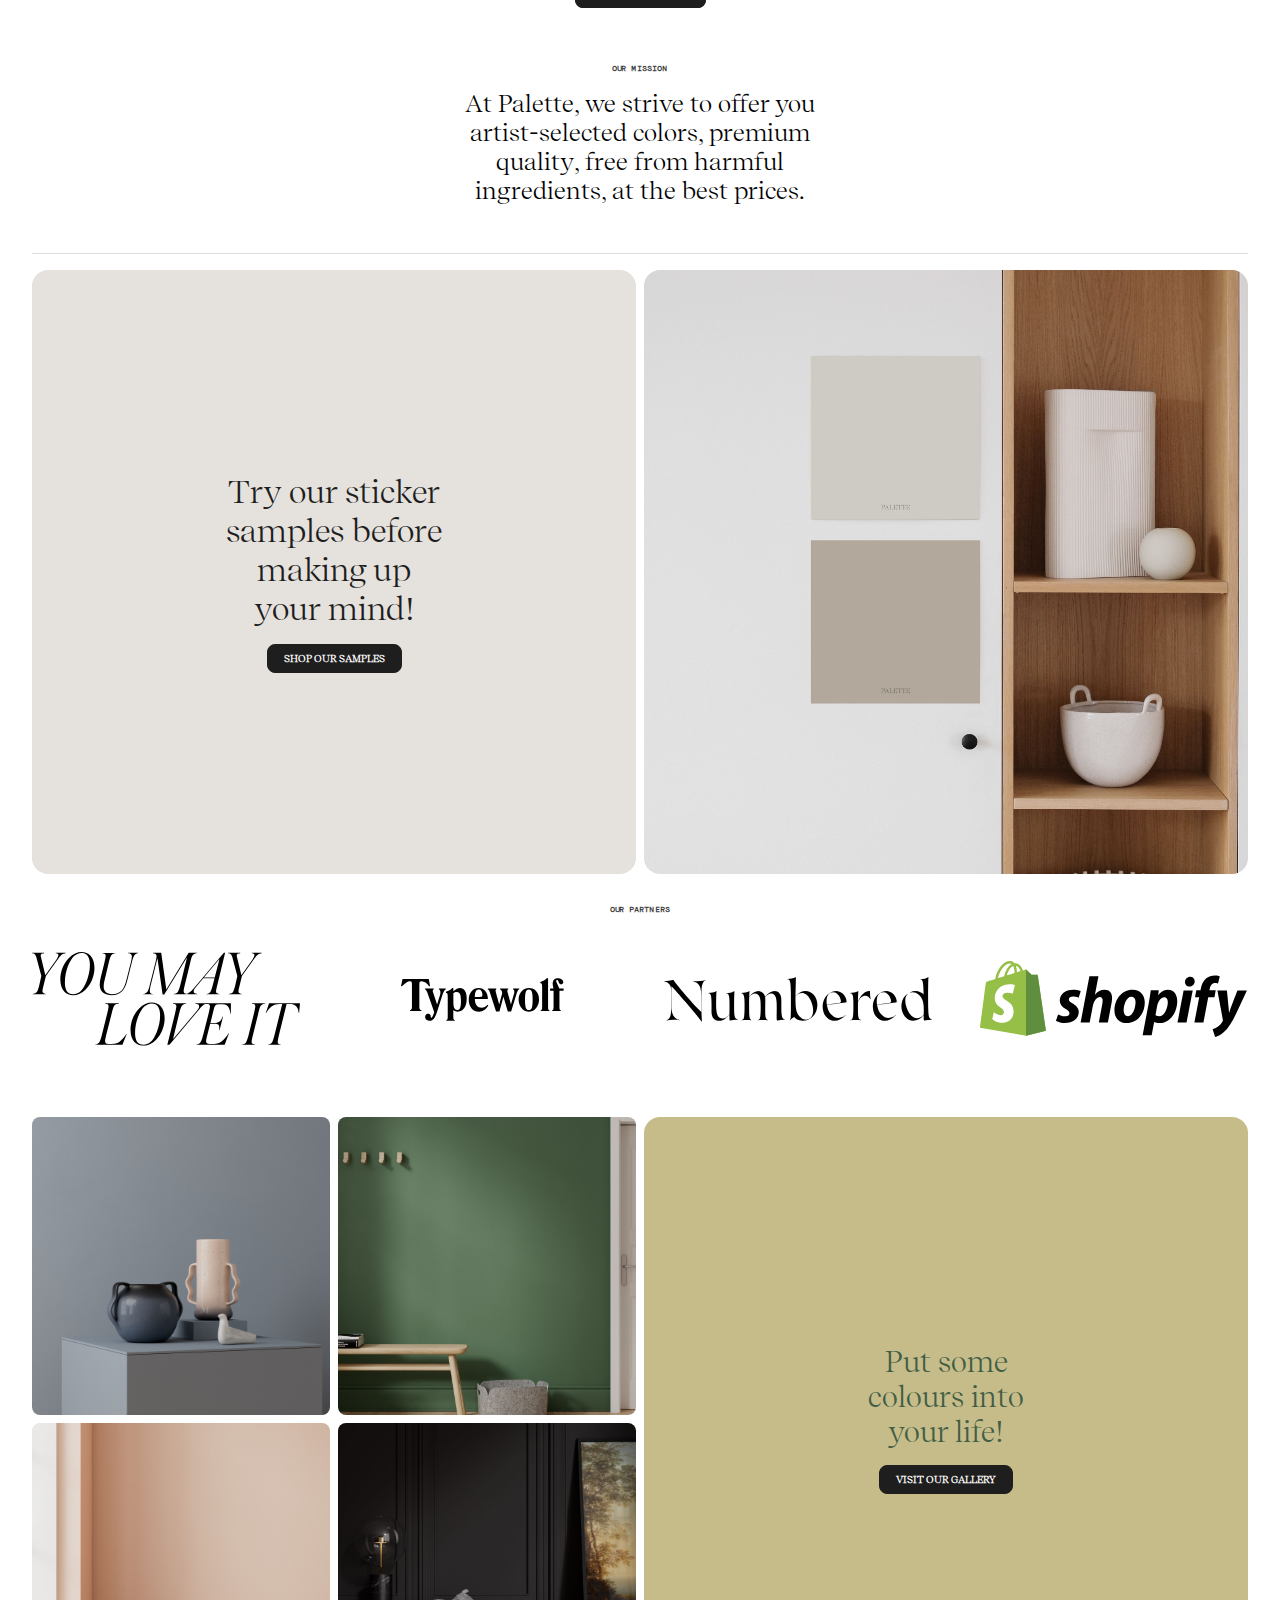
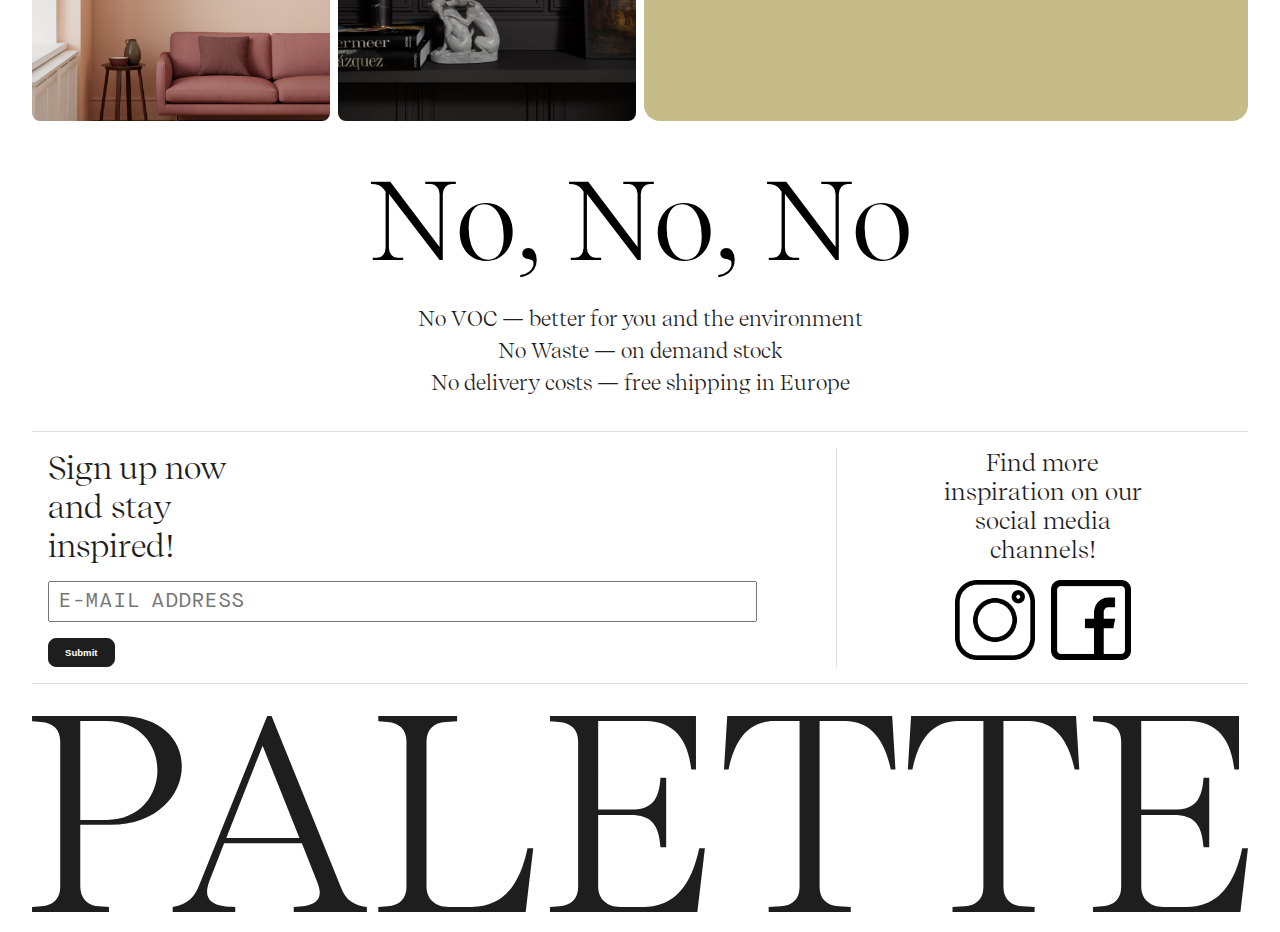
==== commit 29a33096: "added reasons section to the paints page" ====
--- a/index.html
+++ b/index.html
@@ -196,14 +196,17 @@
 			<div class="samples-image"></div>
 		</section>
 		<section class="partners">
-			<img
-				class="partner"
-				src="/images/you-may-love-it.svg"
-				alt="you may love it icon"
-			/>
-			<img class="partner" src="/images/typewolf.svg" alt="typewolf icon" />
-			<img class="partner" src="/images/numbered.svg" alt="numbered icon" />
-			<img class="partner" src="/images/shopify.svg" alt="shopify icon" />
+			<h3 class="partners-title">OUR PARTNERS</h3>
+			<div class="partners-content">
+				<img
+					class="partner"
+					src="/images/you-may-love-it.svg"
+					alt="you may love it icon"
+				/>
+				<img class="partner" src="/images/typewolf.svg" alt="typewolf icon" />
+				<img class="partner" src="/images/numbered.svg" alt="numbered icon" />
+				<img class="partner" src="/images/shopify.svg" alt="shopify icon" />
+			</div>
 		</section>
 		<section class="examples">
 			<div class="examples-pictures">
--- a/style.css
+++ b/style.css
@@ -52,7 +52,7 @@
 	border-bottom: 1px solid rgba(92, 92, 92, 0.2);
 	position: sticky;
 	top: 0;
-	background-color: rgba(255, 255, 255, 0.95);
+	background-color: rgba(255, 255, 255, 0.9);
 	z-index: 100;
 }
 
@@ -276,12 +276,18 @@
 	border-radius: 1rem;
 }
 
-.partners {
+.partners .partners-content {
 	display: grid;
 	grid-template-columns: repeat(4, 1fr);
 	align-items: center;
 	gap: 3rem;
 	margin-bottom: 2rem;
+}
+.partners .partners-title {
+	text-align: center;
+	color: rgb(60, 60, 60);
+	font-family: "Maison Neue", sans-serif;
+	font-size: 0.5rem;
 }
 
 .examples .examples-pictures {
@@ -425,6 +431,7 @@
 
 	.reasons {
 		grid-template-columns: initial;
+		justify-content: center;
 	}
 
 	.paints .paints-title {
@@ -438,7 +445,7 @@
 	.examples {
 		grid-template-columns: 1fr;
 	}
-	.partners {
+	.partners .partners-content {
 		grid-template-columns: 1fr 1fr;
 	}
 	.no .no-title {
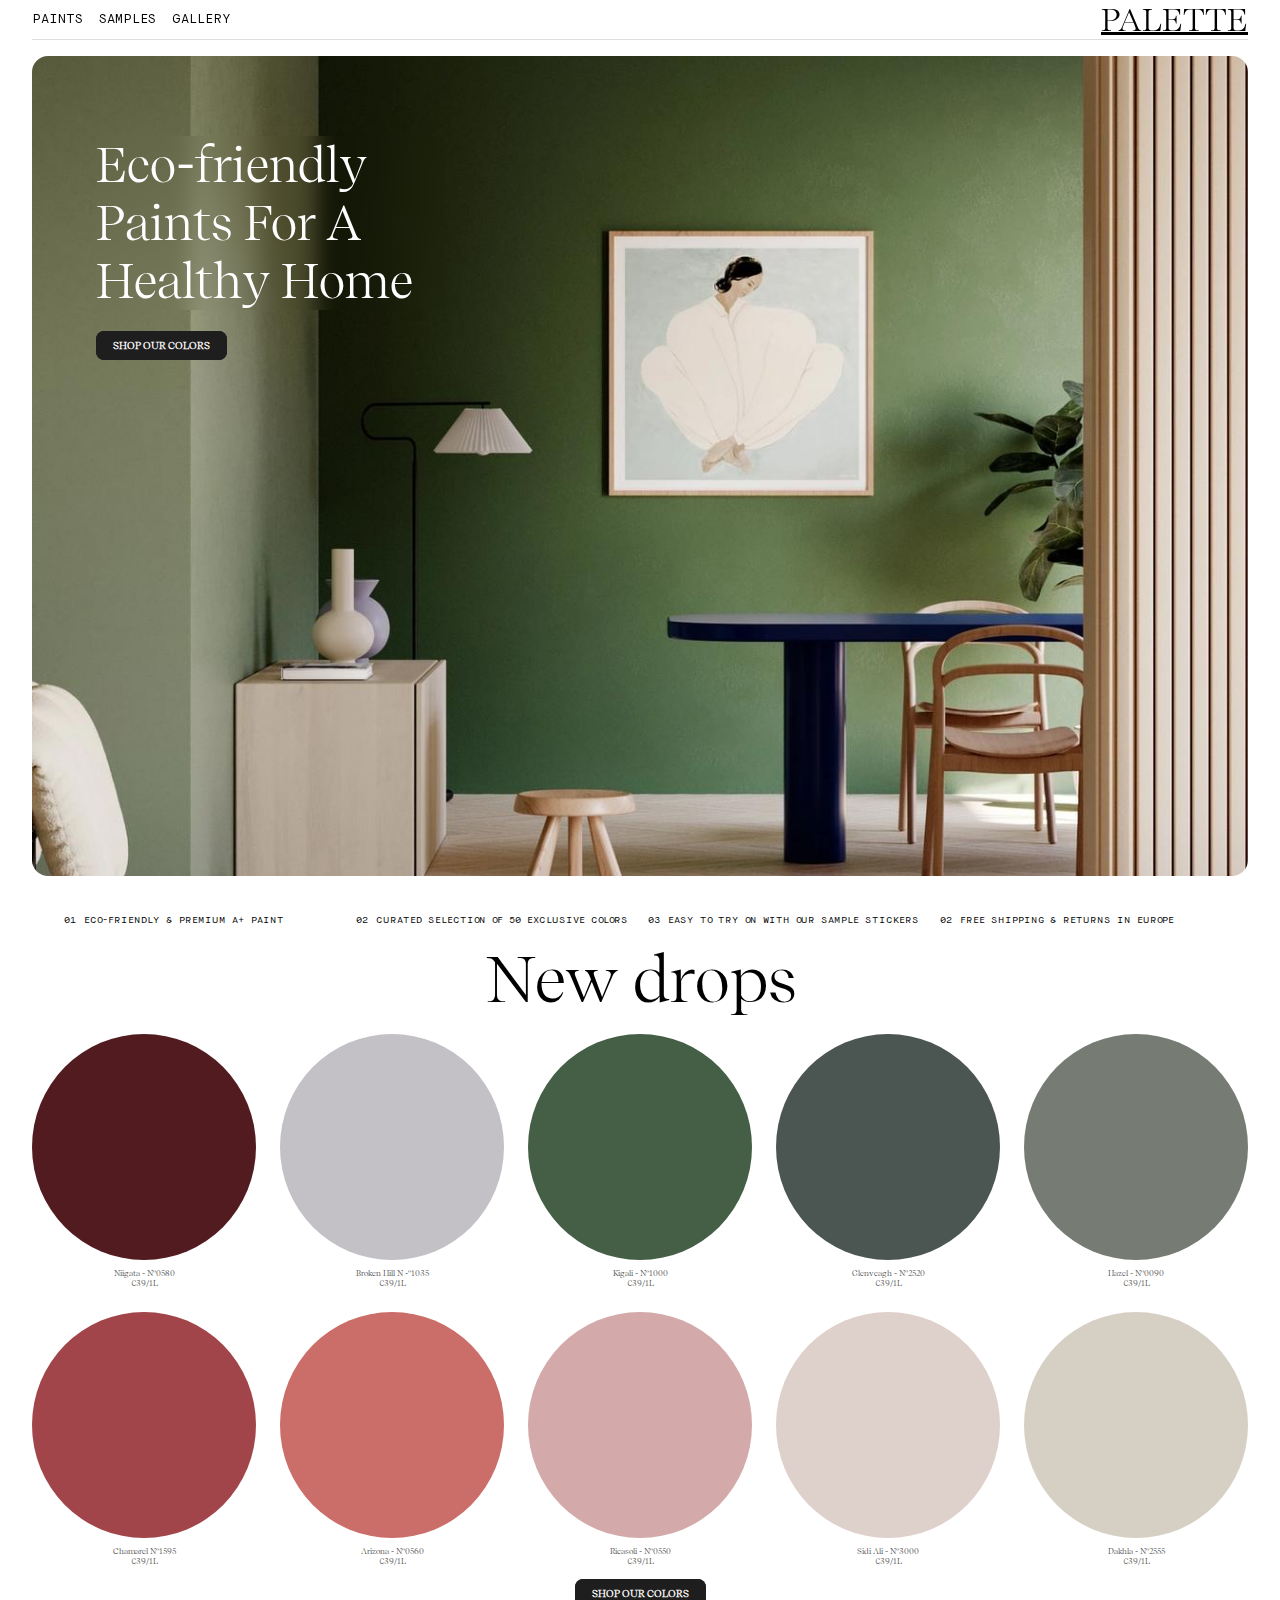
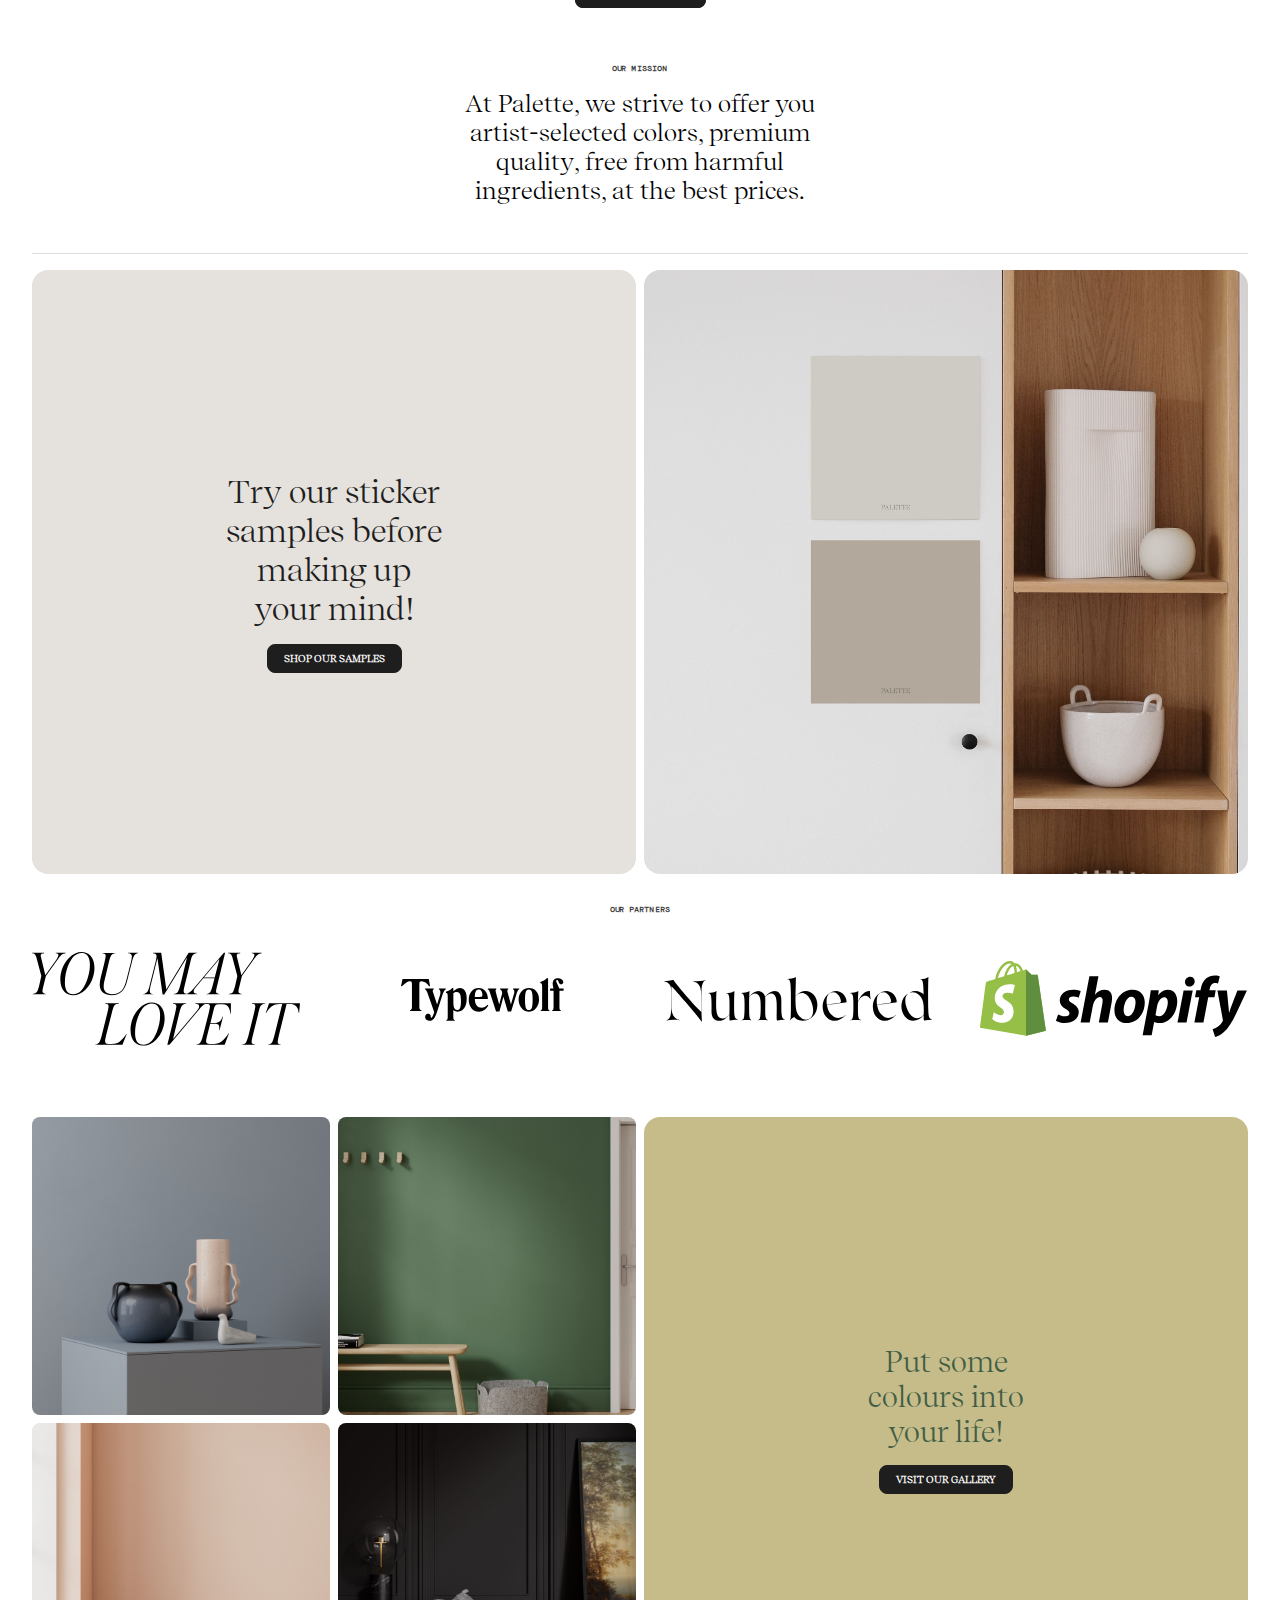
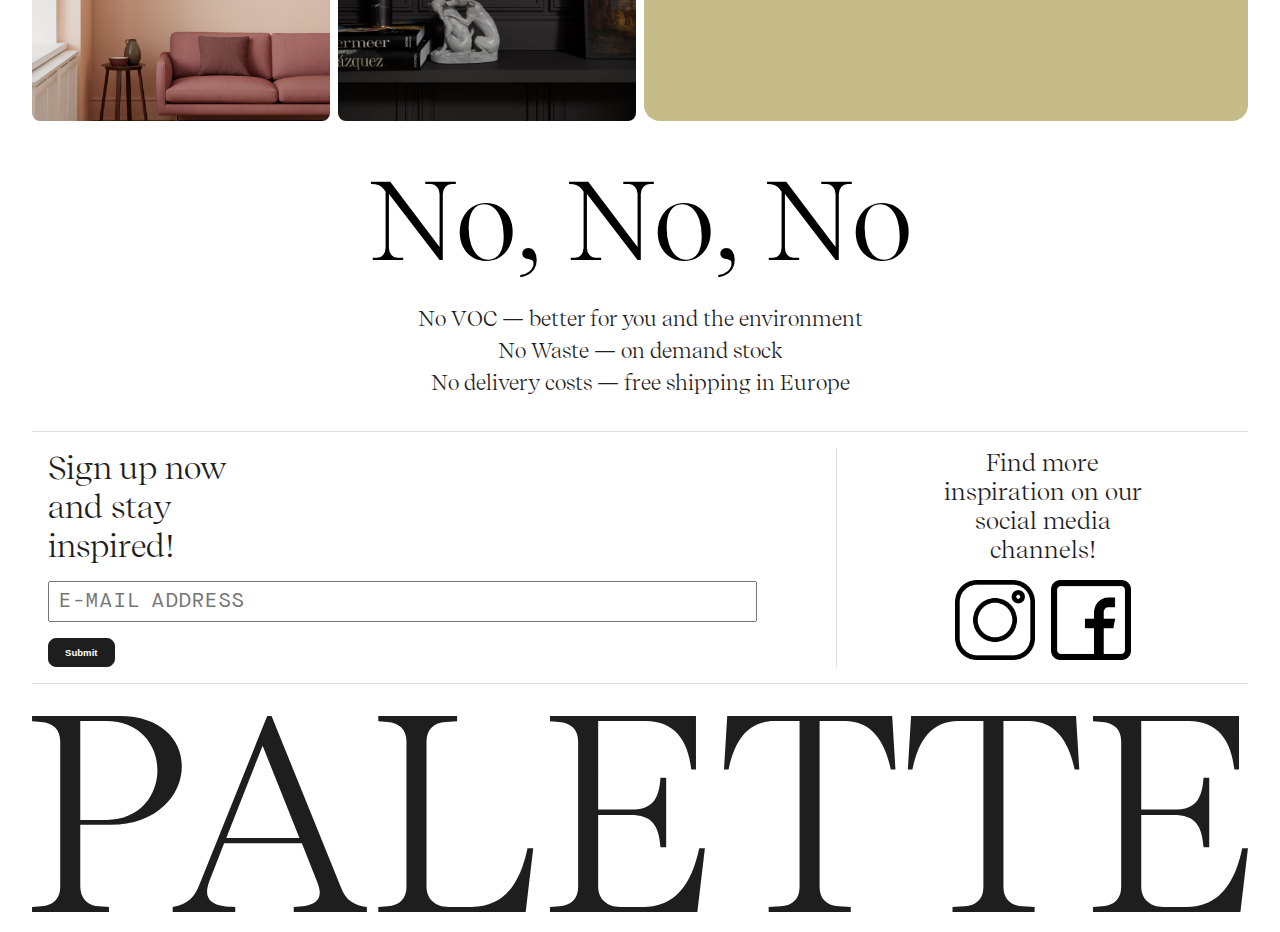
==== commit 2682a0b4: "added hover effect to the navigation bar" ====
--- a/index.html
+++ b/index.html
@@ -44,7 +44,7 @@
 					</li>
 				</ul>
 			</nav>
-			<a href="/index.html" class="logo-link"><h1 class="logo">PALETTE</h1></a>
+			<a href="/index.html" class="logo-link active"><h1 class="logo">PALETTE</h1></a>
 		</header>
 		<section class="background">
 			<h2 class="background-headline">
--- a/style.css
+++ b/style.css
@@ -76,7 +76,40 @@
 .header .logo-link,
 .header .mobile-nav-link {
 	color: black;
-}
+	position: relative;
+}
+
+.header .nav-bar-link::after,
+.header .mobile-nav-link::after {
+	content: "";
+	width: 0;
+	height: 2px;
+	position: absolute;
+	transition: 1s;
+	bottom: 0;
+	left: 0;
+}
+
+.header .logo-link::after {
+	content: "";
+	width: 0;
+	height: 3px;
+	position: absolute;
+	transition: 1s;
+	bottom: 4px;
+	left: 0;
+}
+
+.header .nav-bar-link:hover::after,
+.header .nav-bar-link.active::after,
+.header .logo-link:hover::after,
+.header .logo-link.active::after,
+.header .mobile-nav-link:hover::after,
+.header .mobile-nav-link.active::after {
+	width: 100%;
+	background-color: black;
+}
+
 .header .logo {
 	font-size: 2rem;
 	font-weight: 400;
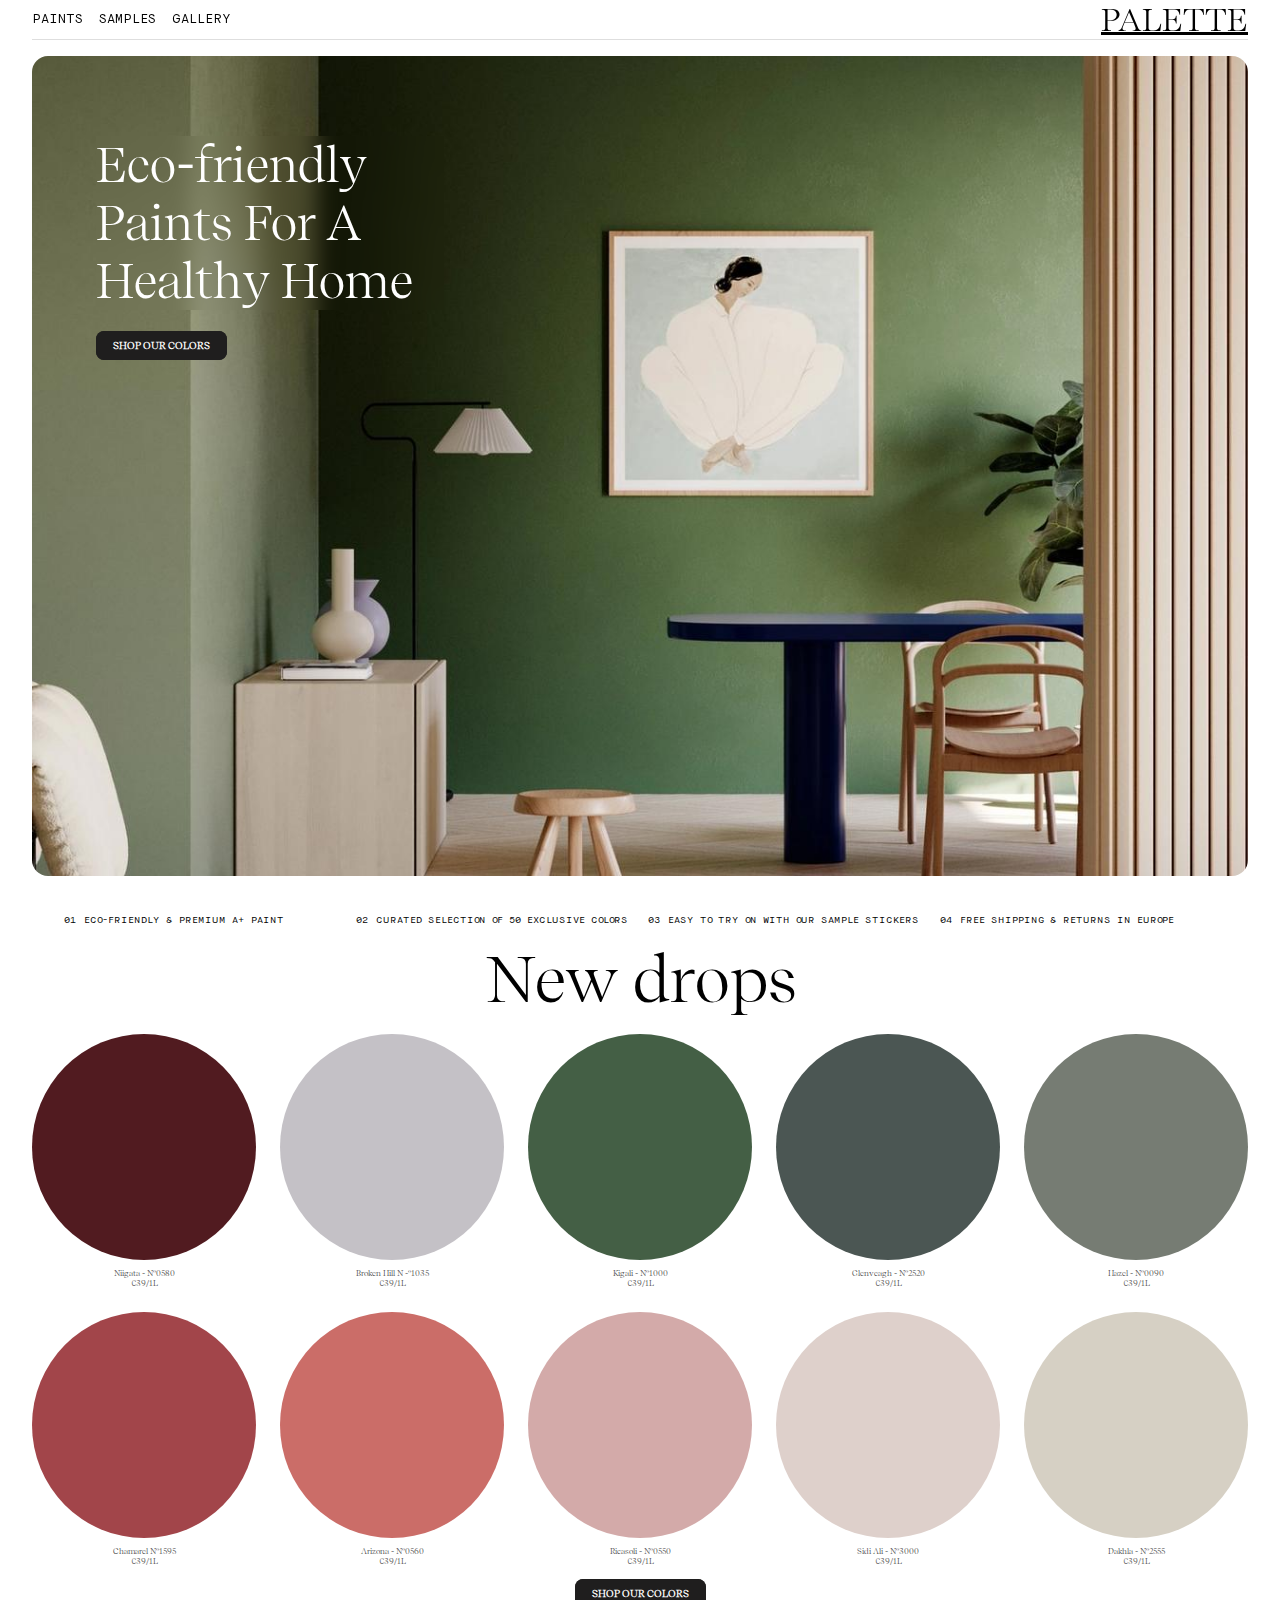
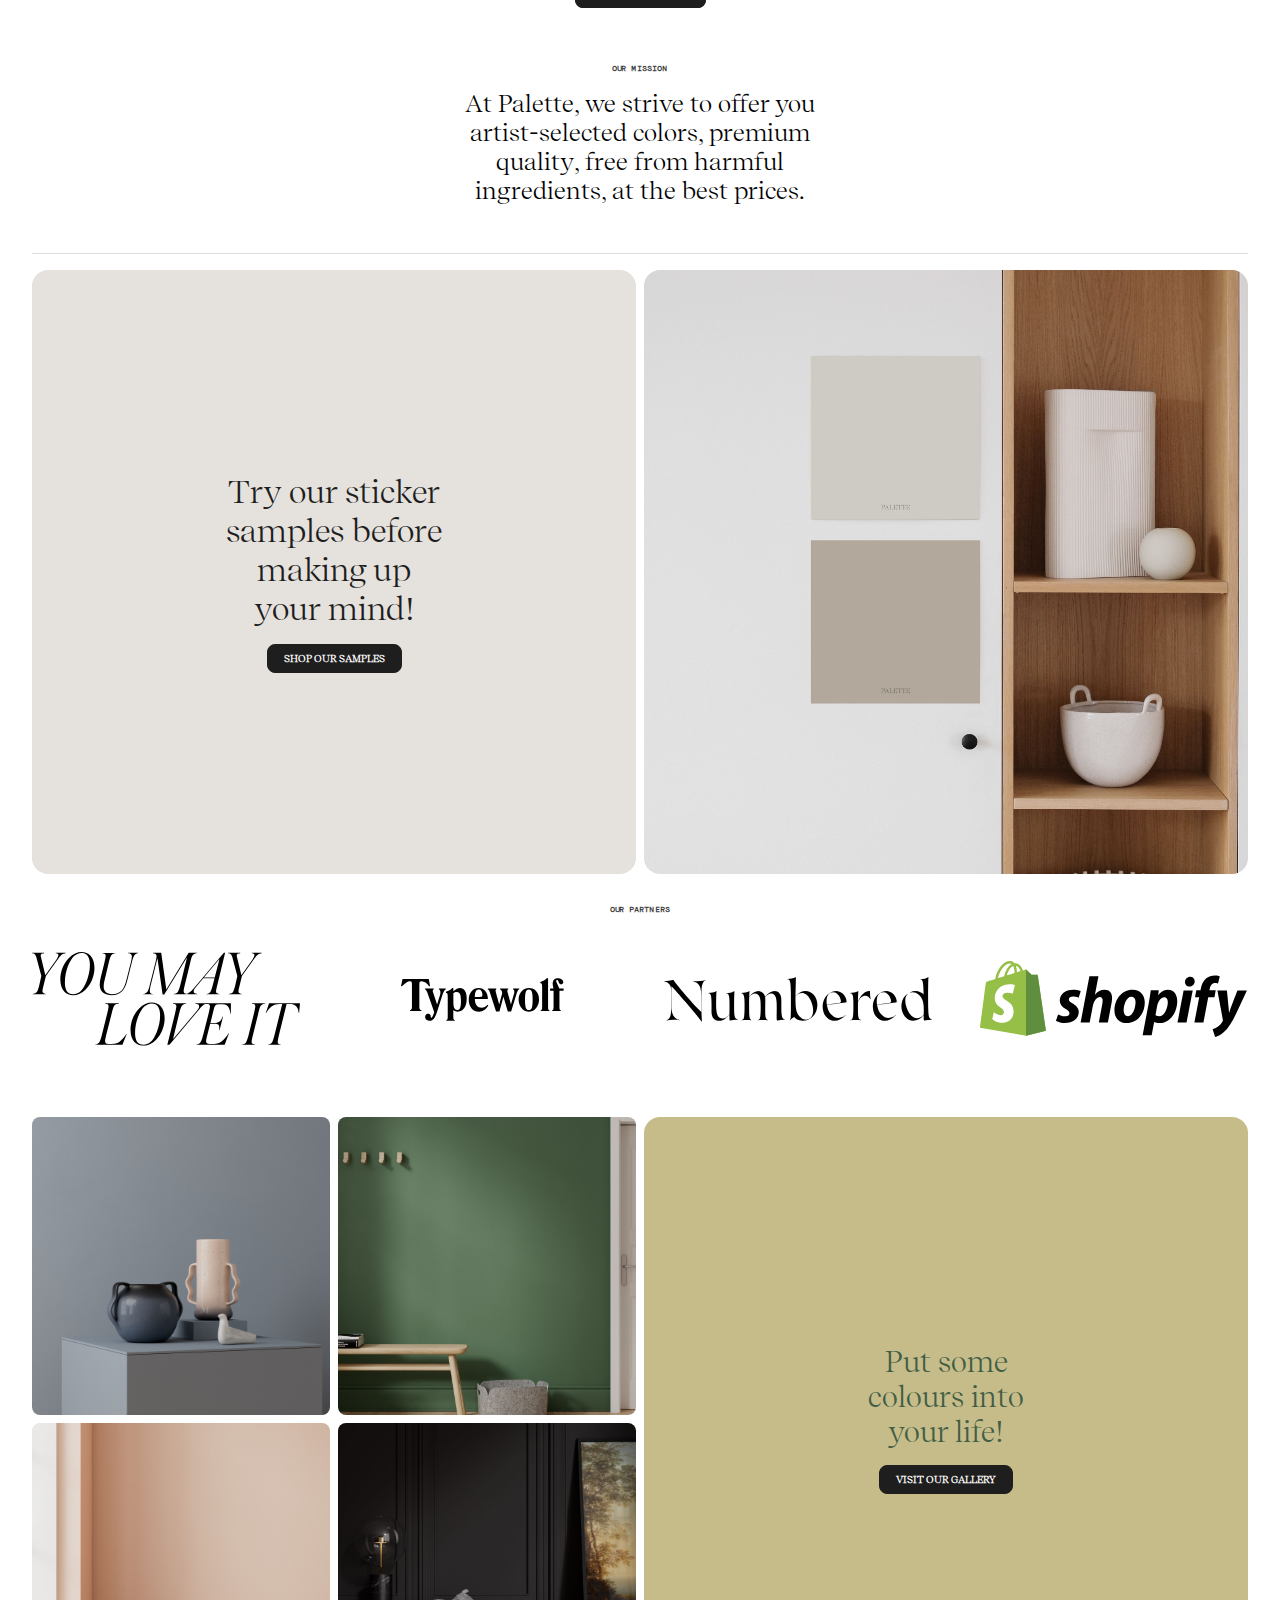
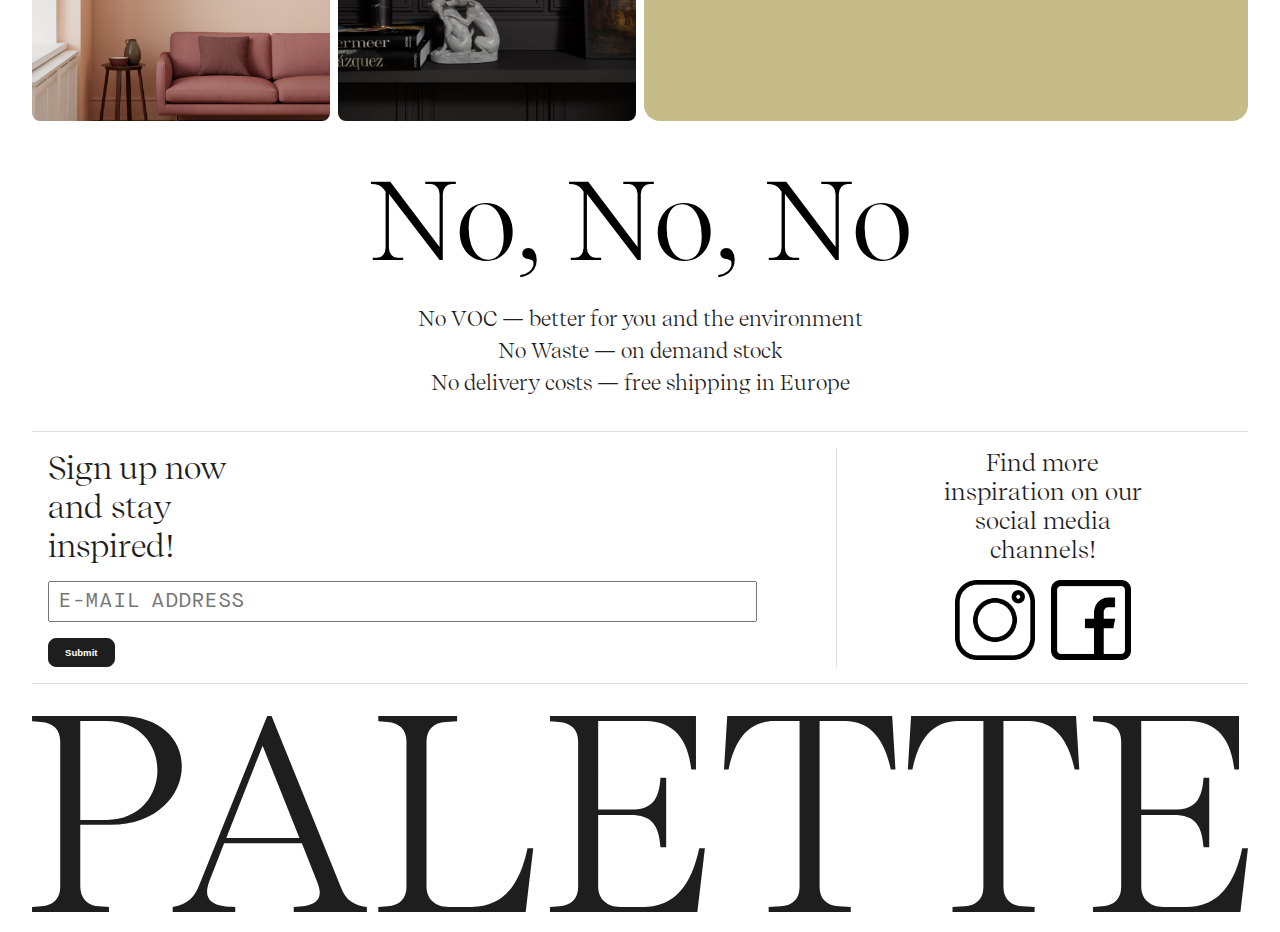
==== commit e0a51380: "added the samples page and cleaned some code" ====
--- a/index.html
+++ b/index.html
@@ -16,20 +16,23 @@
 		<header class="header">
 			<button class="nav-activator">
 				<img src="/images/menu.svg" alt=" menu-icon" />
-					<nav class="mobile-nav">
-						<ul class="mobile-nav-list">
-							<li class="mobile-nav-item">
-								<a href="/paints/paints.html" class="mobile-nav-link">PAINTS</a>
-							</li>
-							<li class="mobile-nav-item">
-								<a href="#" class="mobile-nav-link">SAMPLES</a>
-							</li>
-							<li class="mobile-nav-item">
-								<a href="#" class="mobile-nav-link">GALLERY</a>
-							</li>
-						</ul>
-					</nav>
-				</div>
+				<nav class="mobile-nav">
+					<ul class="mobile-nav-list">
+						<li class="mobile-nav-item">
+							<a href="/paints/paints.html" class="mobile-nav-link"> PAINTS </a>
+						</li>
+						<li class="mobile-nav-item">
+							<a href="/samples/samples.html" class="mobile-nav-link">
+								SAMPLES
+							</a>
+						</li>
+						<li class="mobile-nav-item">
+							<a href="/gallery/gallery.html" class="mobile-nav-link"
+								>GALLERY</a
+							>
+						</li>
+					</ul>
+				</nav>
 			</button>
 			<nav class="nav-bar">
 				<ul class="nav-bar-list">
@@ -37,14 +40,16 @@
 						<a href="/paints/paints.html" class="nav-bar-link">PAINTS</a>
 					</li>
 					<li class="nav-bar-item">
-						<a href="#" class="nav-bar-link">SAMPLES</a>
+						<a href="/samples/samples.html" class="nav-bar-link">SAMPLES</a>
 					</li>
 					<li class="nav-bar-item">
-						<a href="#" class="nav-bar-link">GALLERY</a>
+						<a href="/gallery/gallery.html" class="nav-bar-link">GALLERY</a>
 					</li>
 				</ul>
 			</nav>
-			<a href="/index.html" class="logo-link active"><h1 class="logo">PALETTE</h1></a>
+			<a href="/index.html" class="logo-link active"
+				><h1 class="logo">PALETTE</h1></a
+			>
 		</header>
 		<section class="background">
 			<h2 class="background-headline">
@@ -72,7 +77,7 @@
 				</span>
 			</div>
 			<div class="reason">
-				<span class="reason-number">02</span>
+				<span class="reason-number">04</span>
 				<span class="reason-info"> FREE SHIPPING & RETURNS IN EUROPE </span>
 			</div>
 		</section>
@@ -175,7 +180,7 @@
 					</li>
 				</ul>
 				<div class="paints-link">
-					<a class="cta" href="#">SHOP OUR COLORS</a>
+					<a class="cta" href="/paints/paints.html">SHOP OUR COLORS</a>
 				</div>
 			</main>
 		</section>
@@ -191,7 +196,9 @@
 				<h4 class="samples-headline-content">
 					Try our sticker samples before making up your mind!
 				</h4>
-				<a class="samples-link cta" href="#">SHOP OUR SAMPLES</a>
+				<a class="samples-link cta" href="/samples/samples.html">
+					SHOP OUR SAMPLES
+				</a>
 			</div>
 			<div class="samples-image"></div>
 		</section>
@@ -219,7 +226,9 @@
 				<h4 class="examples-headline-content">
 					Put some colours into your life!
 				</h4>
-				<a class="examples-link cta" href="#">VISIT OUR GALLERY</a>
+				<a class="examples-link cta" href="/gallery/gallery.html">
+					VISIT OUR GALLERY
+				</a>
 			</div>
 		</section>
 		<section class="no">
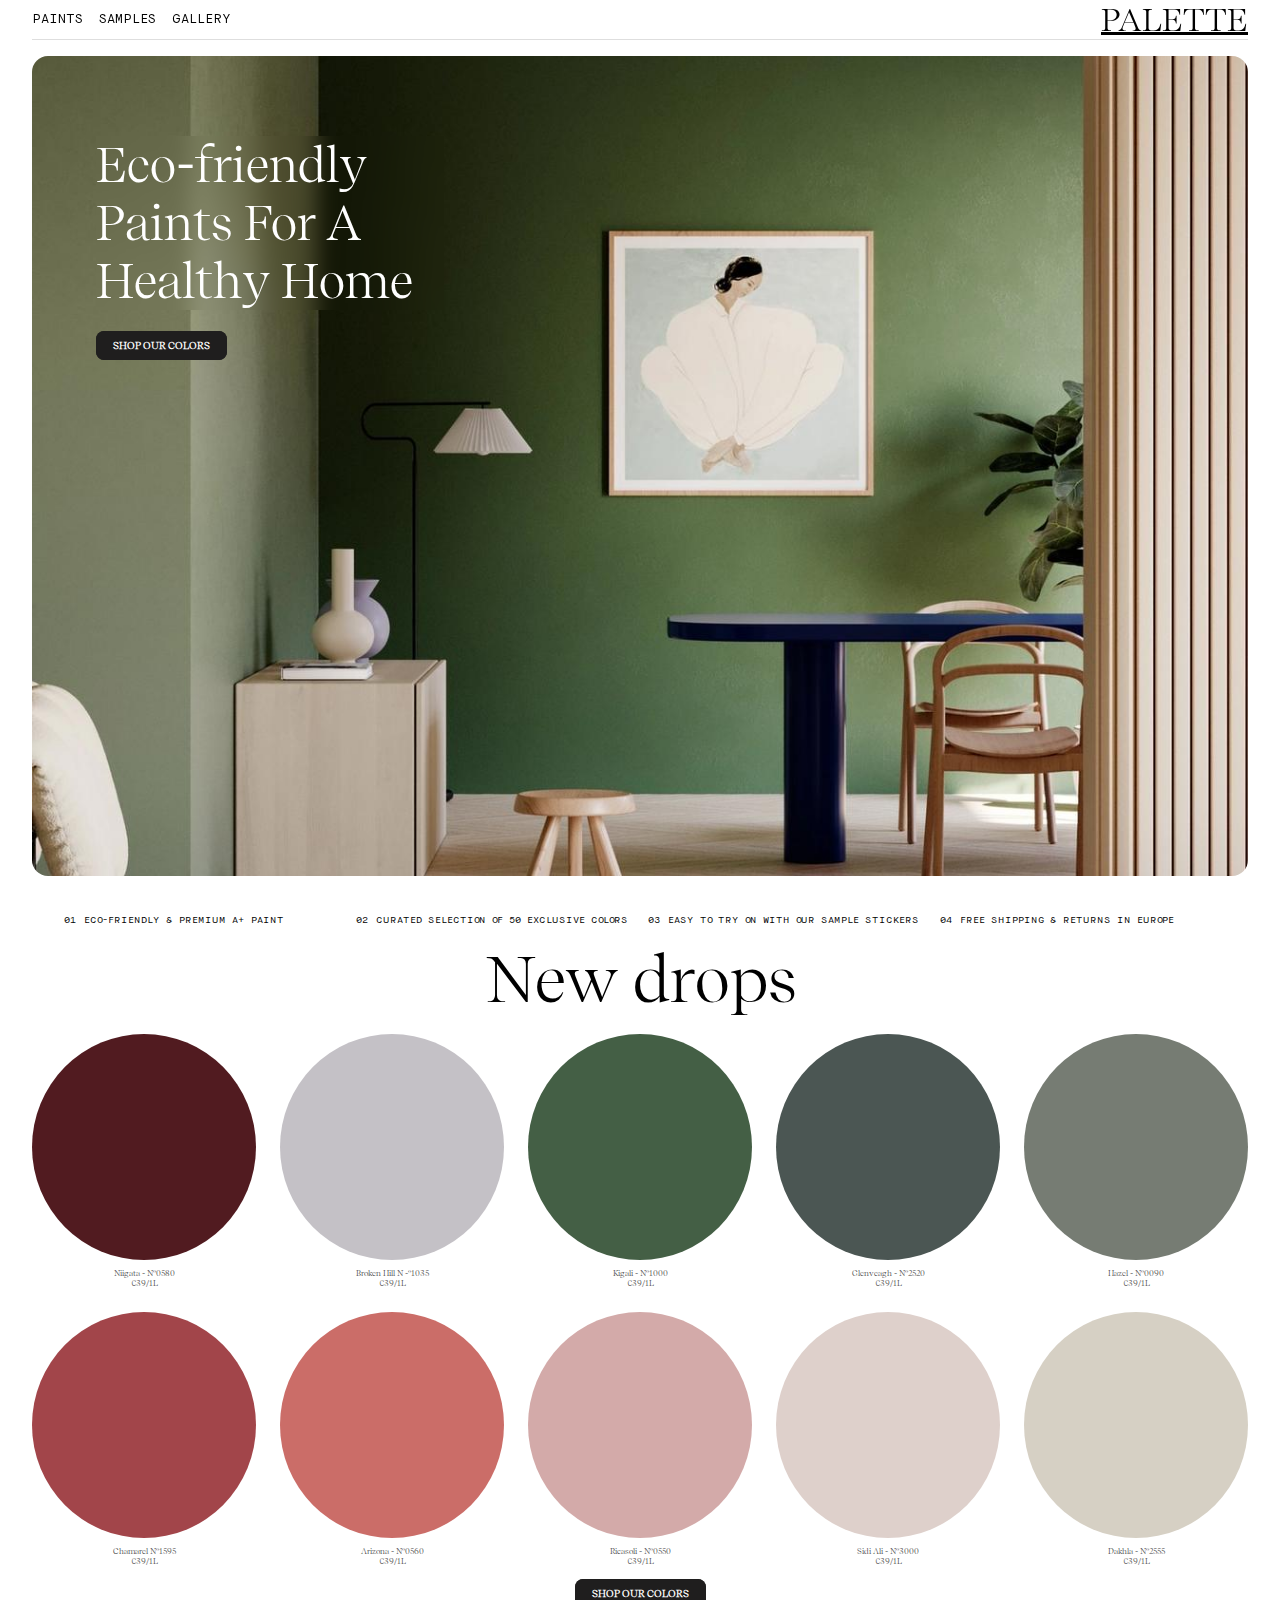
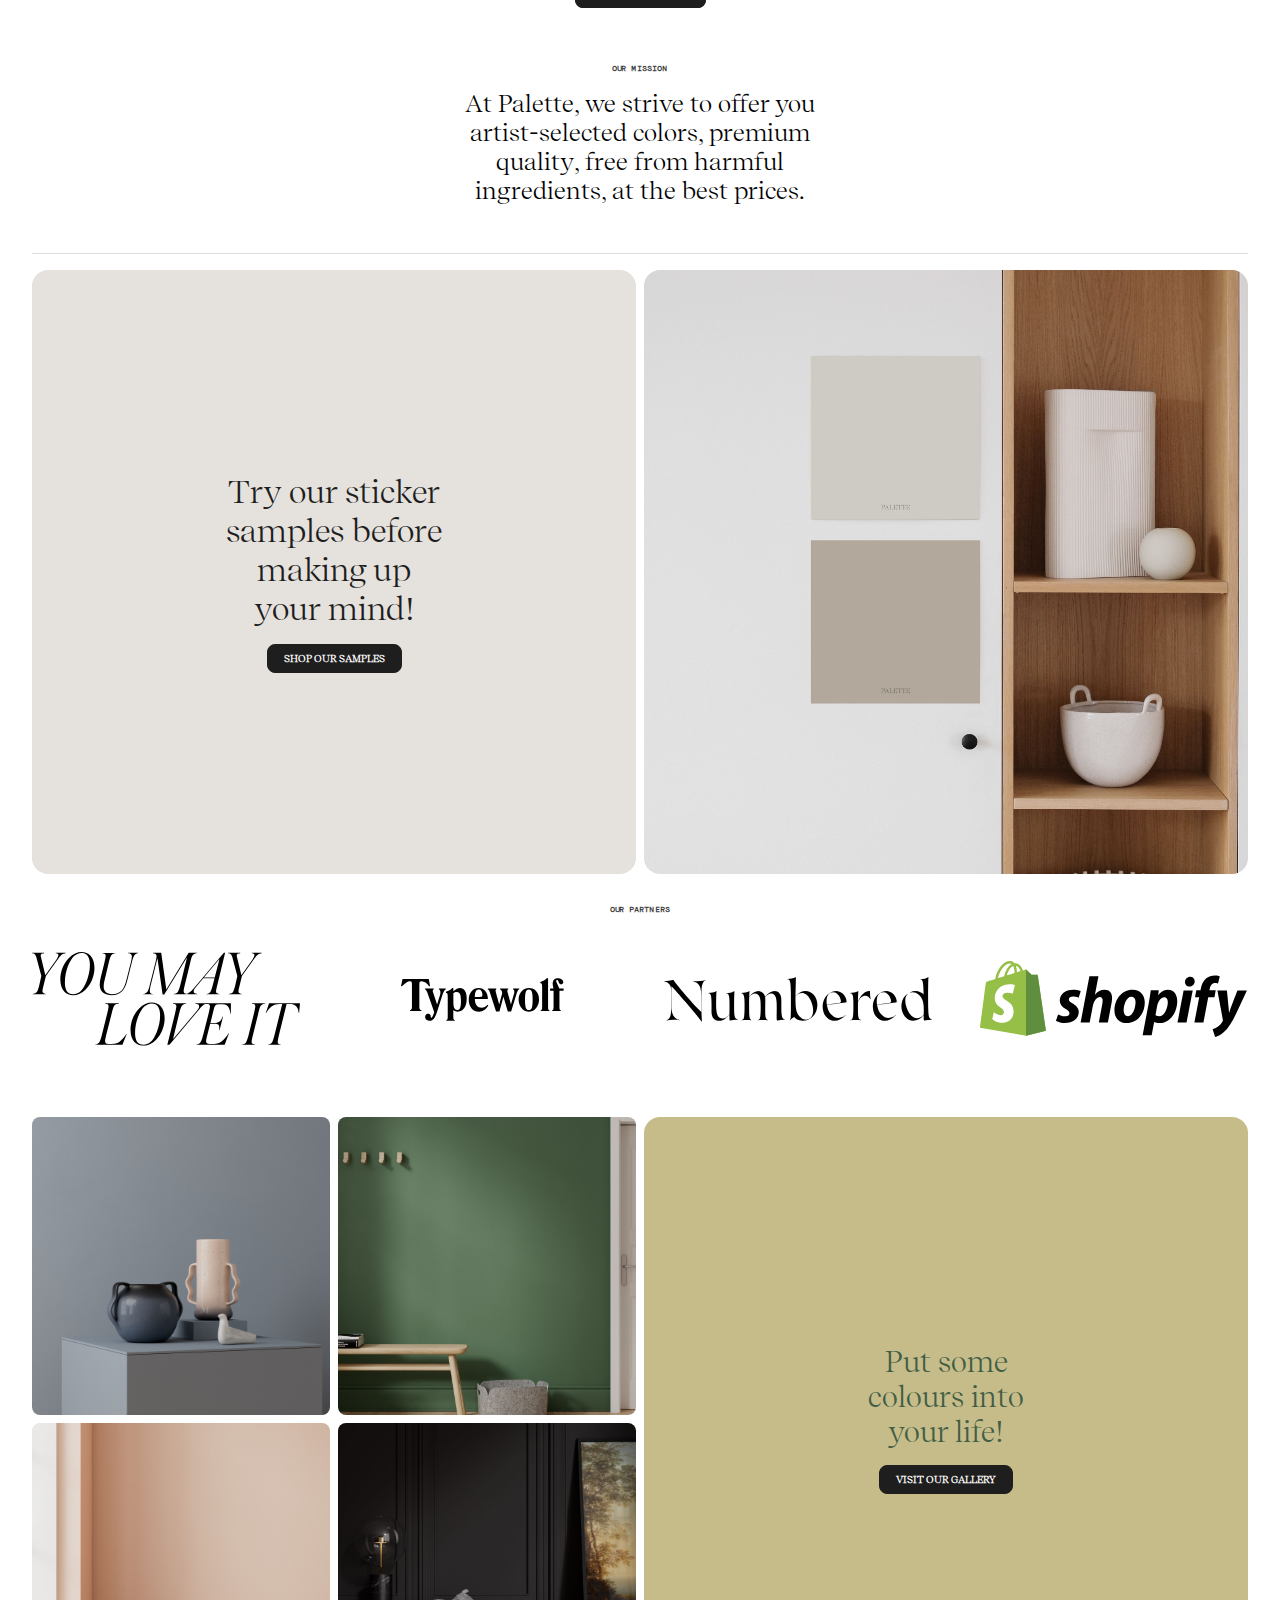
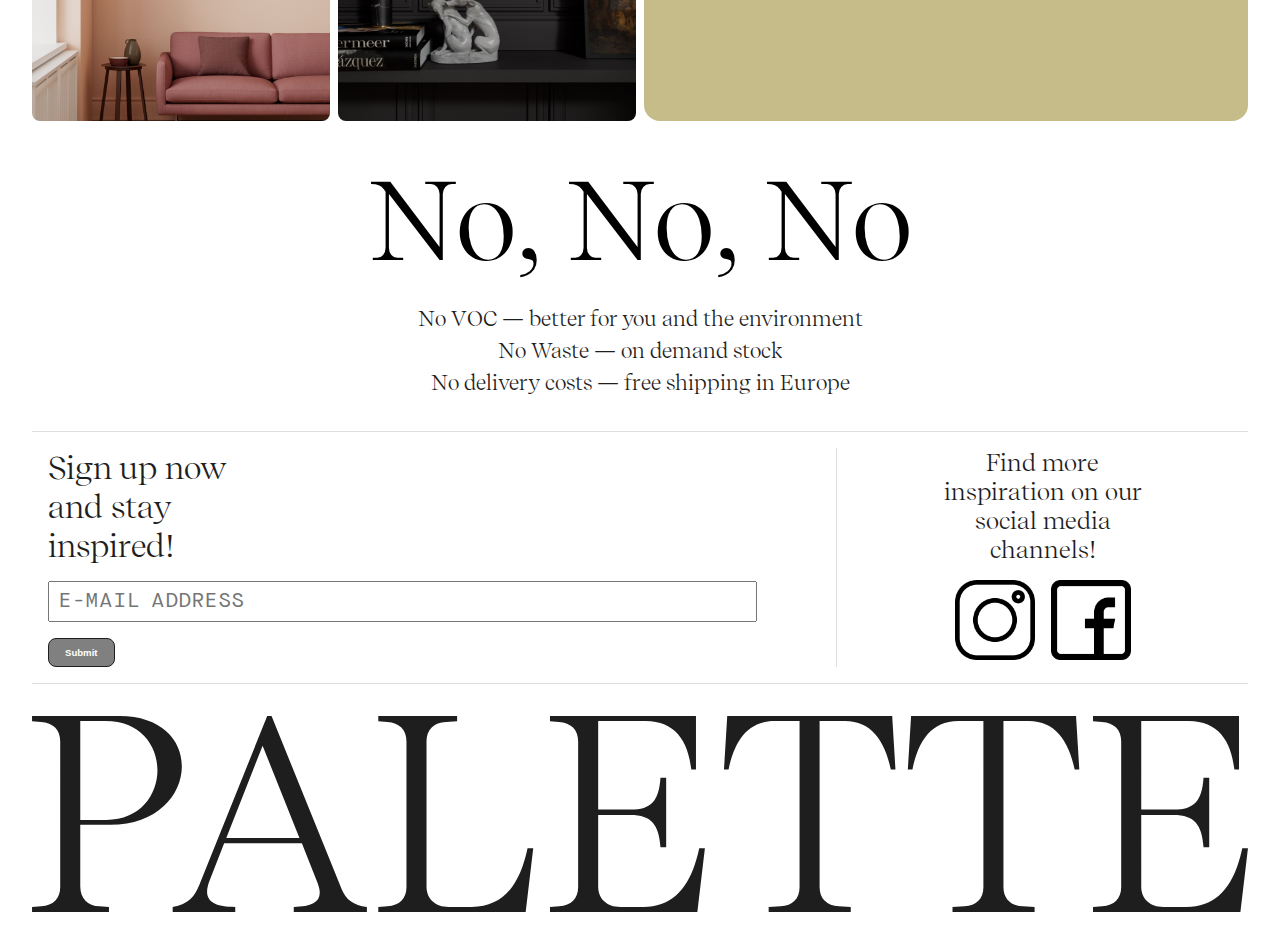
==== commit 6f6d8e7f: "added validation to the form" ====
--- a/index.html
+++ b/index.html
@@ -247,6 +247,7 @@
 					<label>
 						<h4 class="newsletter-headline">Sign up now and stay inspired!</h4>
 						<input
+							required
 							type="email"
 							placeholder="E-MAIL ADDRESS"
 							class="newsletter-input"
--- a/style.css
+++ b/style.css
@@ -421,6 +421,16 @@
 	margin-bottom: 1rem;
 }
 
+.newsletter .newsletter-input:valid ~ .newsletter-button {
+	cursor: pointer;
+}
+
+.newsletter .newsletter-input:invalid ~ .newsletter-button {
+	background-color: grey;
+	color: white;
+	cursor: auto;
+}
+
 .social .social-headline {
 	text-align: center;
 	width: 15ch;
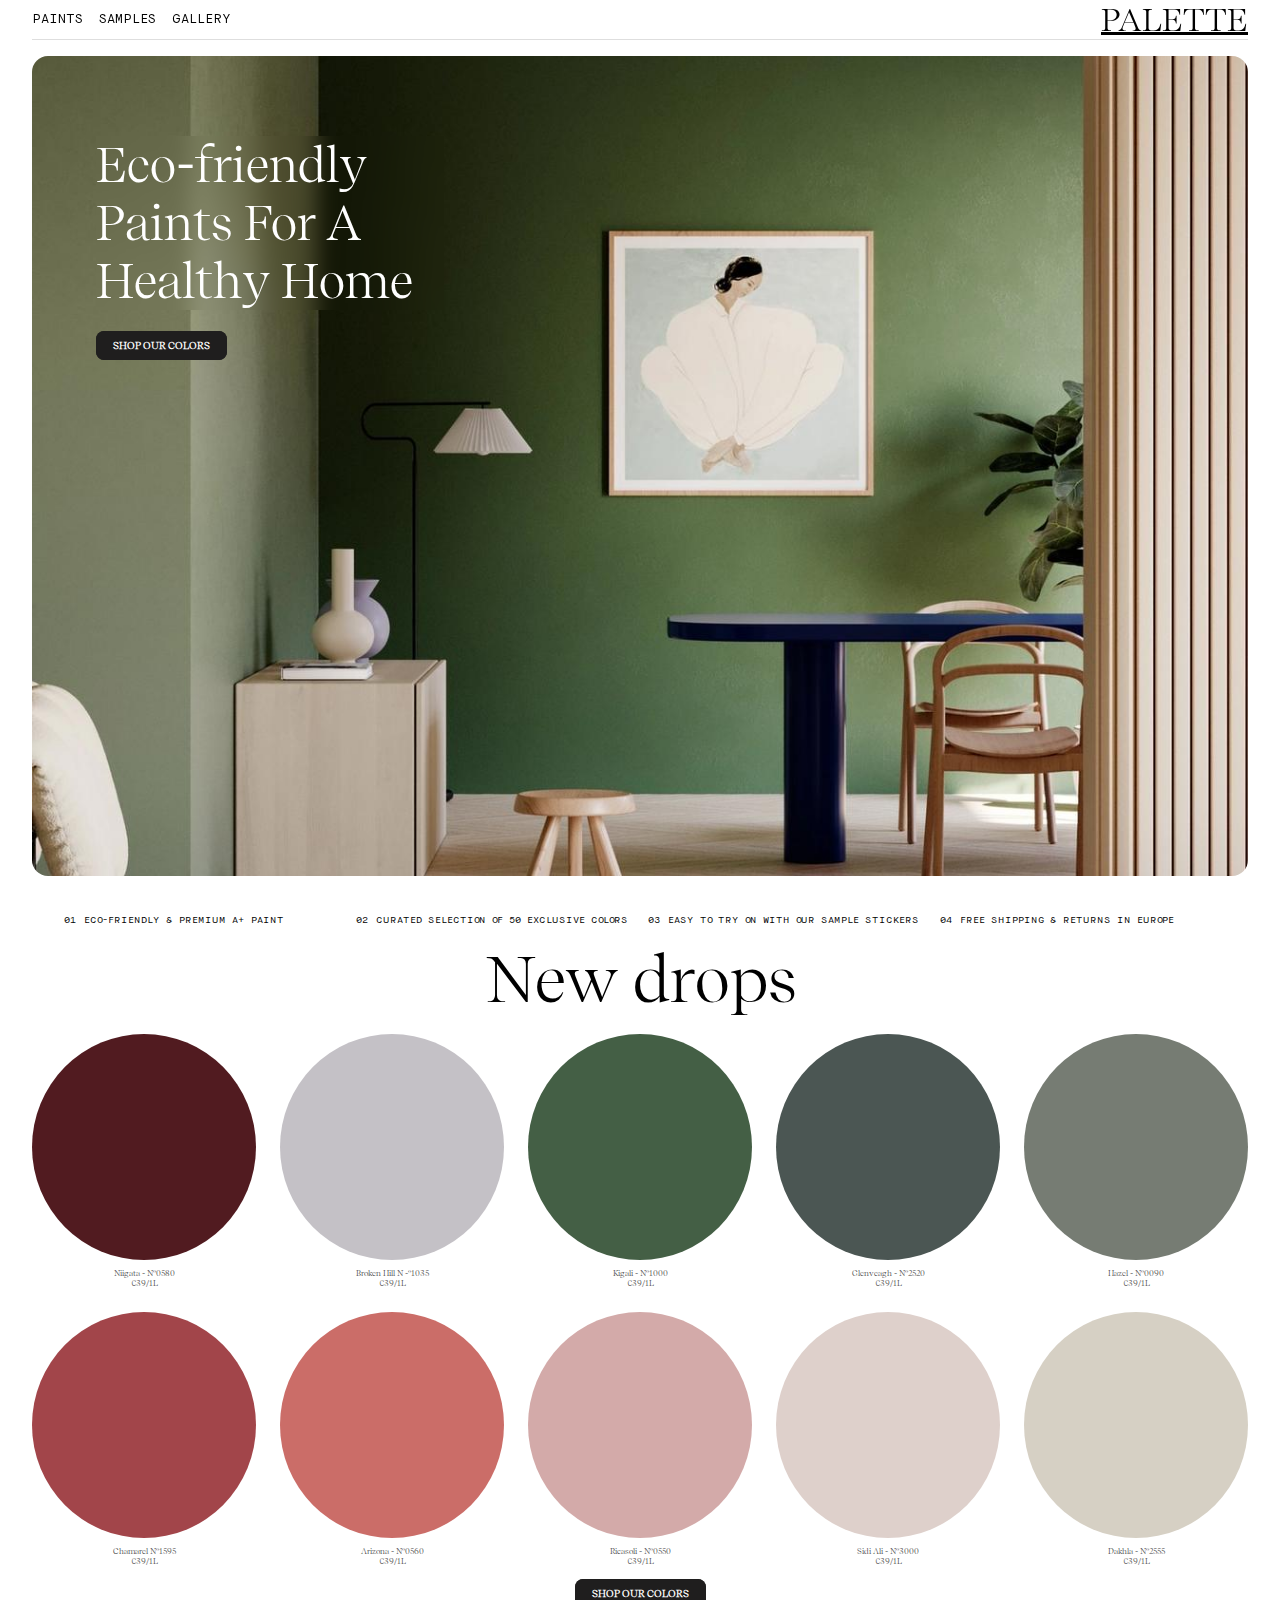
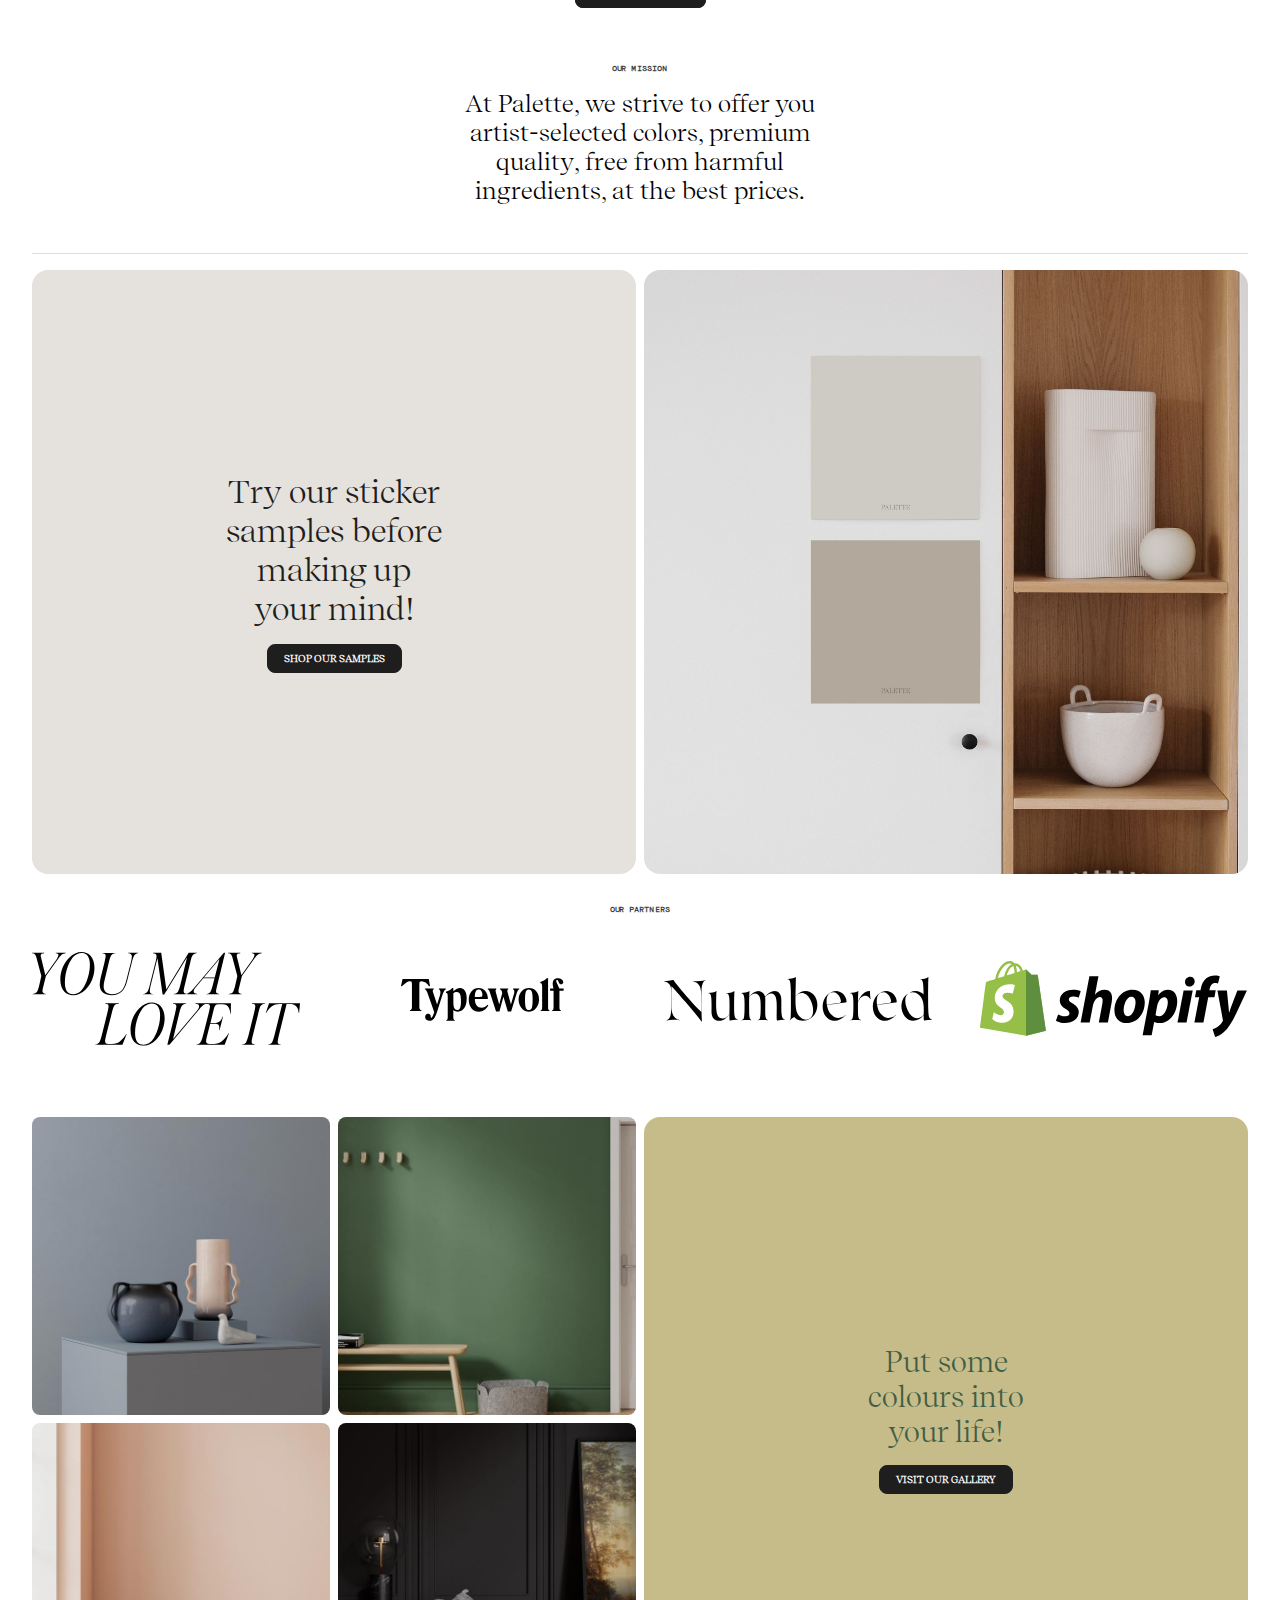
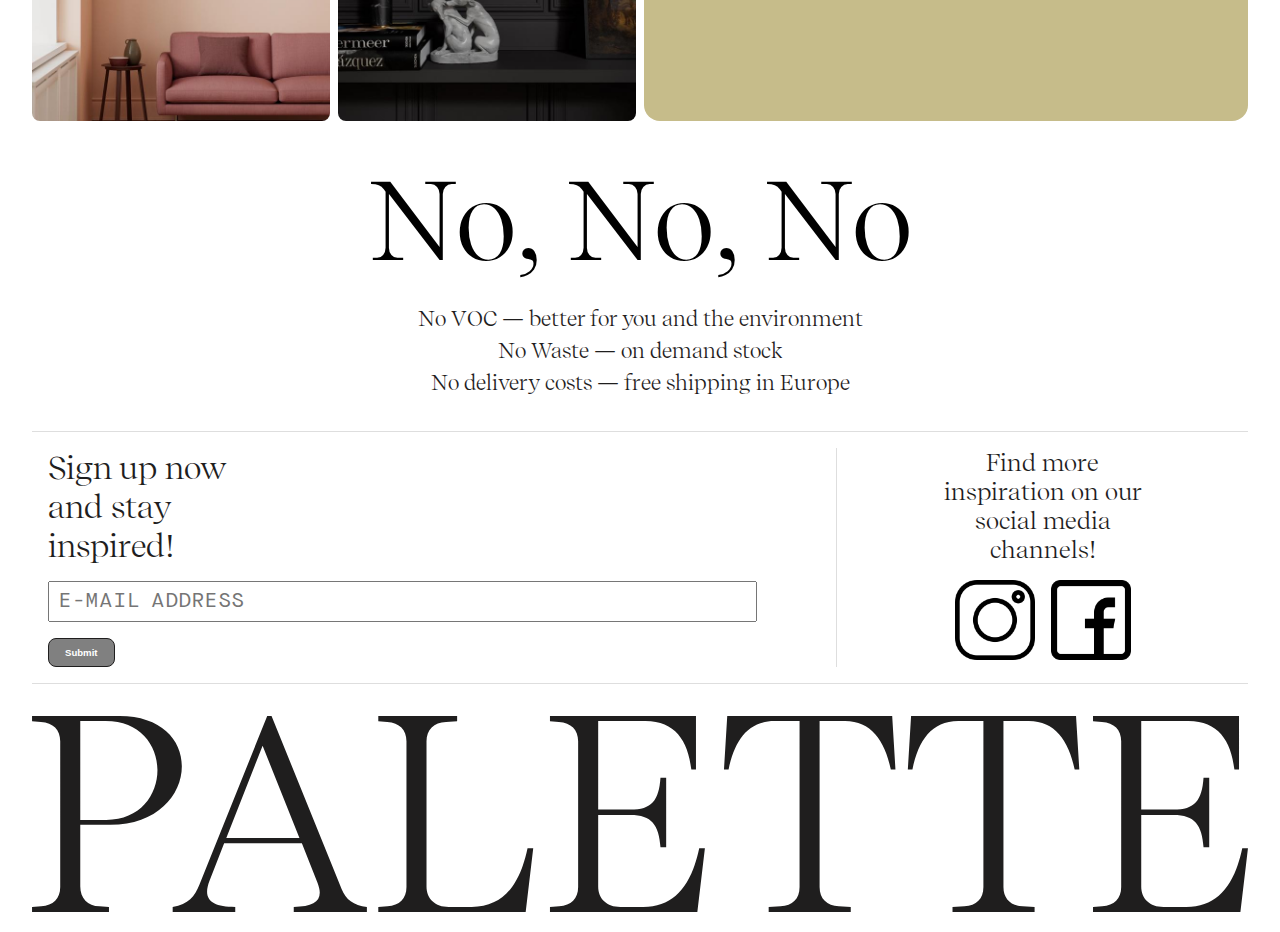
==== commit 5968ee35: "added icons to the mobile nav" ====
--- a/index.html
+++ b/index.html
@@ -19,17 +19,28 @@
 				<nav class="mobile-nav">
 					<ul class="mobile-nav-list">
 						<li class="mobile-nav-item">
-							<a href="/paints/paints.html" class="mobile-nav-link"> PAINTS </a>
+							<a href="/paints/paints.html" class="mobile-nav-link">
+								<span class="icon">
+									<img src="/images/paint.svg" alt="paint icon" />
+								</span>
+								PAINTS
+							</a>
 						</li>
 						<li class="mobile-nav-item">
 							<a href="/samples/samples.html" class="mobile-nav-link">
+								<span class="icon">
+									<img src="/images/sample.svg" alt="sample icon" />
+								</span>
 								SAMPLES
 							</a>
 						</li>
 						<li class="mobile-nav-item">
-							<a href="/gallery/gallery.html" class="mobile-nav-link"
-								>GALLERY</a
-							>
+							<a href="/gallery/gallery.html" class="mobile-nav-link">
+								<span class="icon">
+									<img src="/images/gallery.svg" alt="gallery icon" />
+								</span>
+								GALLERY
+							</a>
 						</li>
 					</ul>
 				</nav>
--- a/style.css
+++ b/style.css
@@ -140,6 +140,11 @@
 	visibility: visible;
 }
 
+.header .mobile-nav-list .icon {
+	display: inline-block;
+	height: 2rem;
+}
+
 .background {
 	background-image: url(/images/index-background.jpeg);
 	height: calc(100vh - 5rem);
@@ -150,7 +155,6 @@
 	margin-bottom: 2.5rem;
 	padding: 5rem 4rem;
 }
-
 .background .background-headline {
 	color: white;
 	width: 12ch;
@@ -335,18 +339,19 @@
 	background-position: center;
 	background-size: cover;
 	background-repeat: no-repeat;
+	position: relative;
 }
 .example:nth-child(1) {
-	background-image: url(/images/examples/example1.jpeg);
+	background-image: url(/images/gallery/reign.jpeg);
 }
 .example:nth-child(2) {
-	background-image: url(/images/examples/example2.jpeg);
+	background-image: url(/images/gallery/kigali.jpeg);
 }
 .example:nth-child(3) {
-	background-image: url(/images/examples/example3.jpeg);
+	background-image: url(/images/gallery/vilnius1.jpeg);
 }
 .example:nth-child(4) {
-	background-image: url(/images/examples/example4.jpeg);
+	background-image: url(/images/gallery/baden-baden.jpeg);
 }
 
 .examples .examples-headline {
@@ -368,6 +373,31 @@
 }
 .examples .examples-link {
 	align-self: baseline;
+}
+
+.examples .example::after {
+	content: "";
+	width: 50%;
+	height: 50%;
+	border-radius: 50%;
+	position: absolute;
+	background-color: transparent;
+	top: 25%;
+	left: 25%;
+	transition: background-color 0.5s;
+}
+
+.examples .example:nth-child(1):hover::after {
+	background-color: rgb(105, 114, 125);
+}
+.examples .example:nth-child(2):hover::after {
+	background-color: rgb(68, 95, 69);
+}
+.examples .example:nth-child(3):hover::after {
+	background-color: rgb(223, 195, 175);
+}
+.examples .example:nth-child(4):hover::after {
+	background-color: rgb(35, 33, 33);
 }
 
 .no {
@@ -397,10 +427,10 @@
 	margin-bottom: 2rem;
 }
 
-.newsletter {
+.newsletter-and-social .newsletter {
 	border-right: 1px solid rgba(92, 92, 92, 0.2);
 }
-.social {
+.newsletter-and-social .social {
 	padding-left: 1rem;
 	justify-self: center;
 }
@@ -511,6 +541,7 @@
 	}
 	.newsletter-and-social .social {
 		padding-left: 0;
+		padding-top: 1rem;
 	}
 	.social .social-headline {
 		font-size: 1.2rem;
